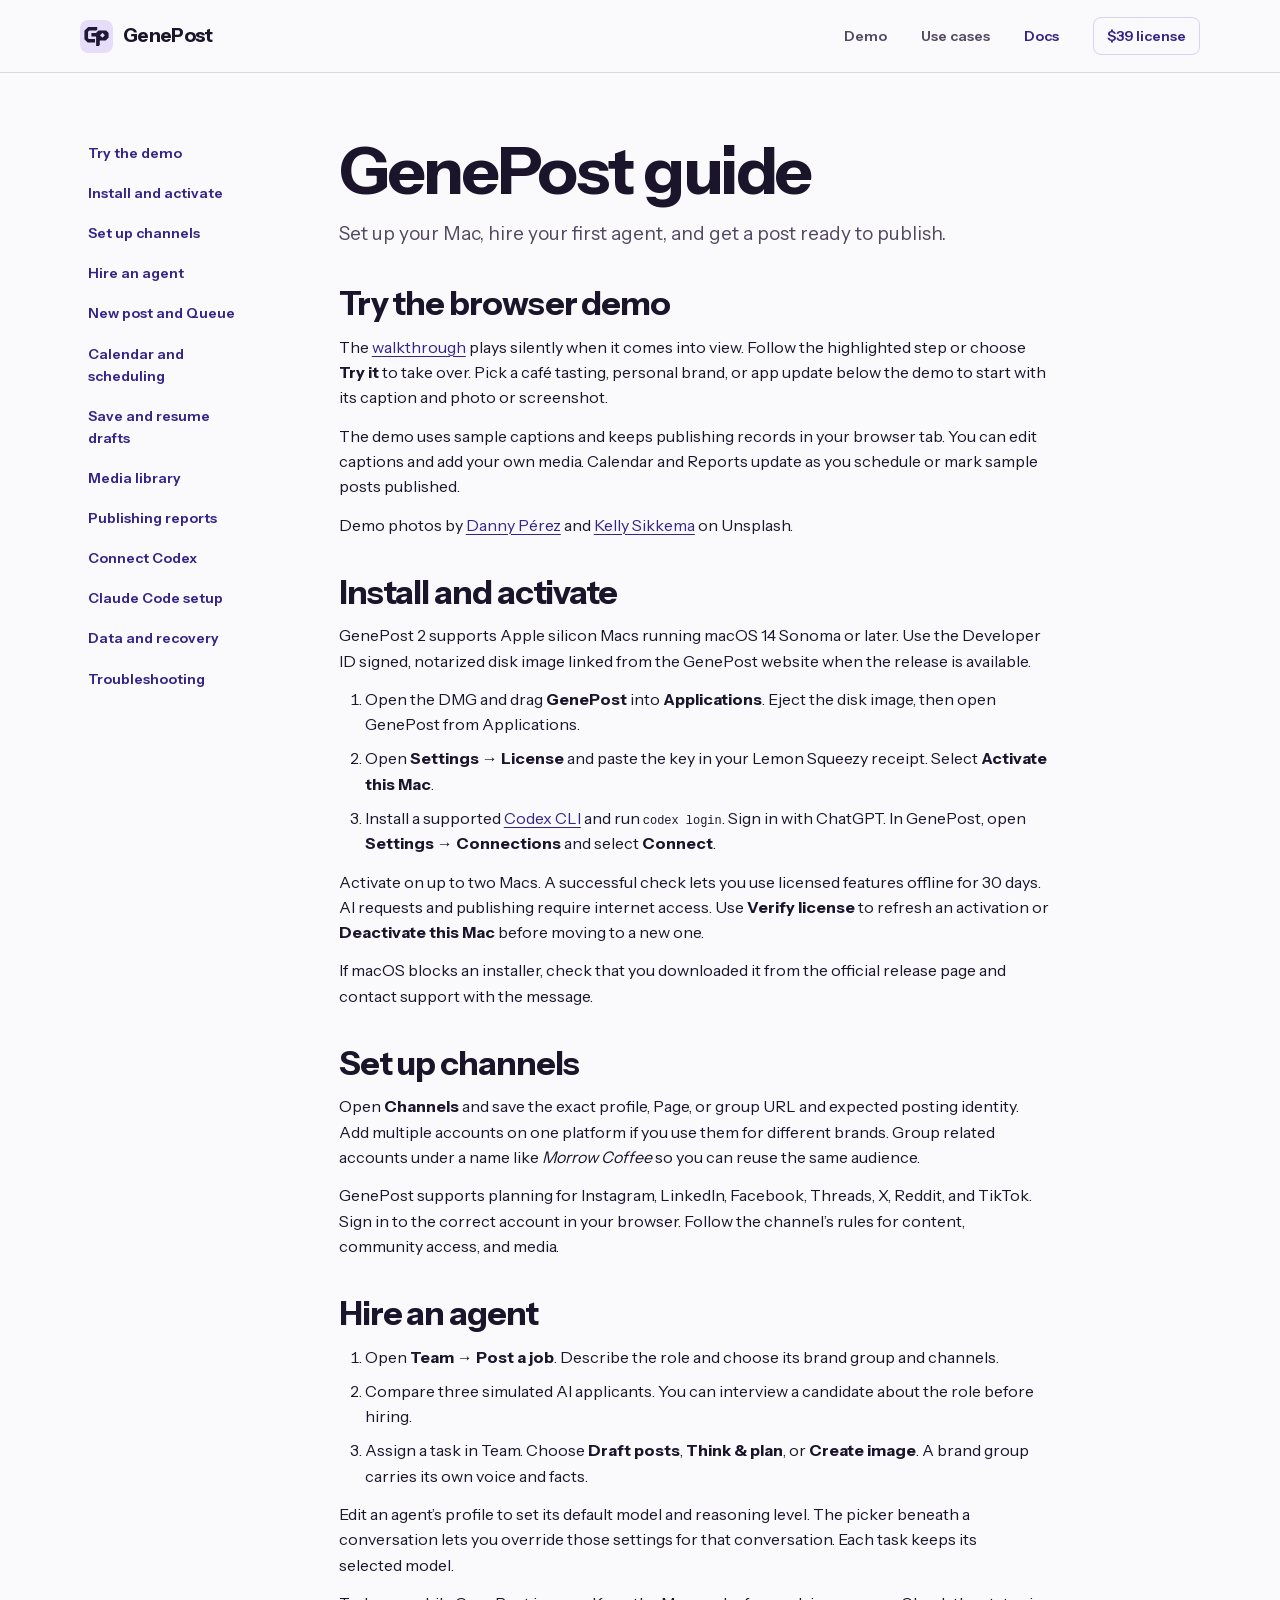
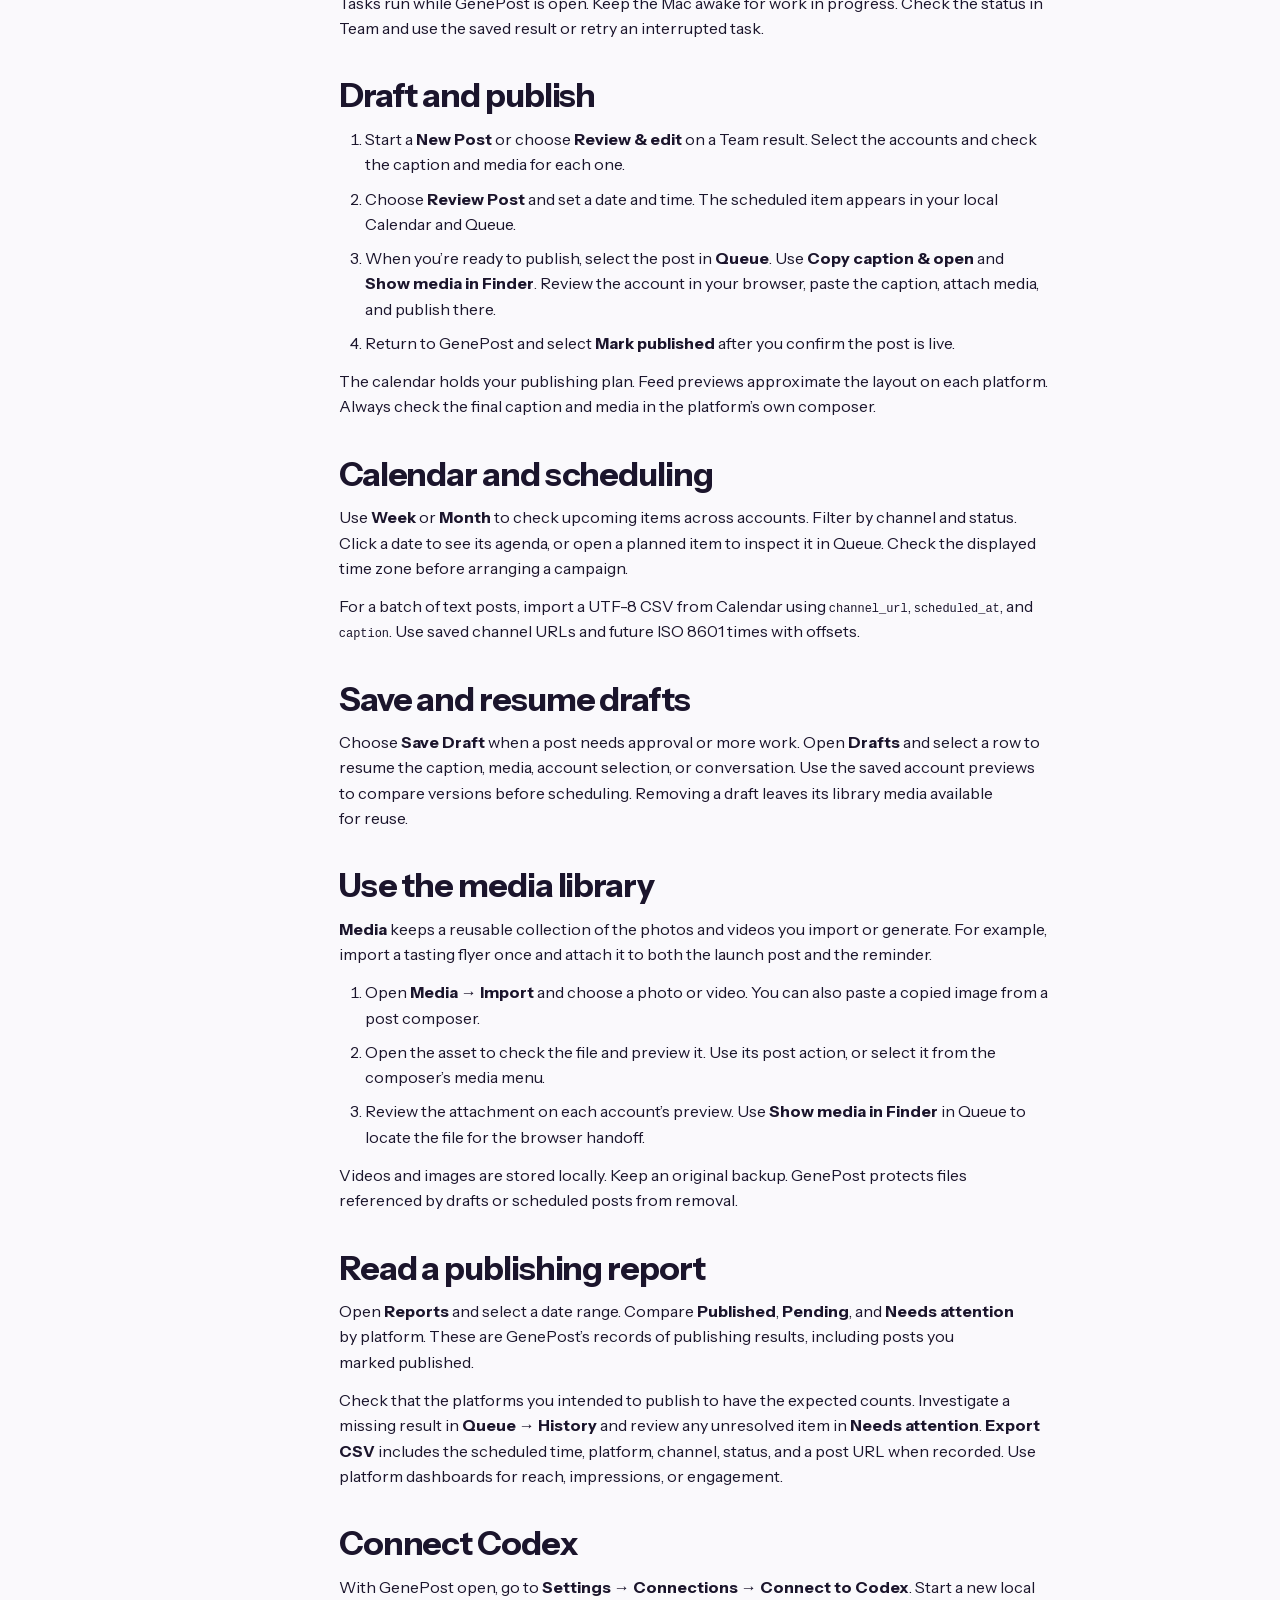
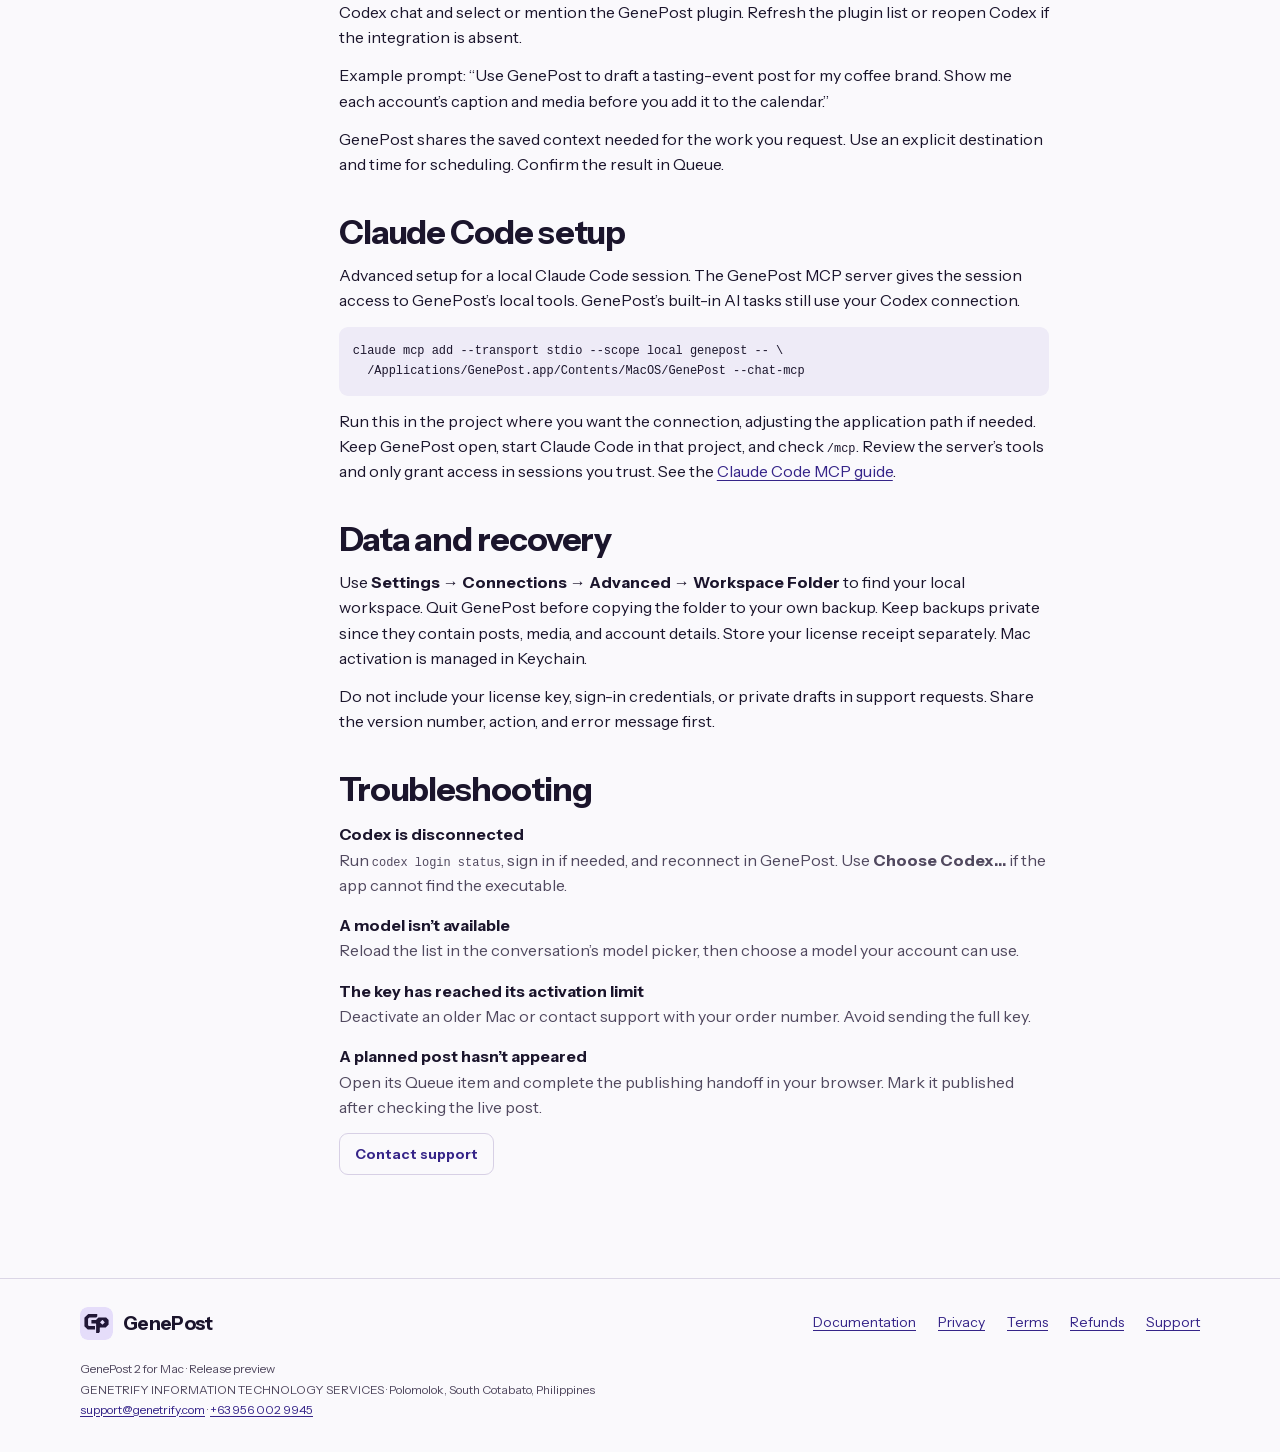
==== docs/index.html @ d2b506cf "Show real campaigns in the autoplay walkthrough" ====
<!doctype html>
<html lang="en">
<head>
  <meta charset="utf-8">
  <meta name="viewport" content="width=device-width, initial-scale=1">
  <title>GenePost guide</title>
  <meta name="description" content="Install GenePost, connect Codex, set up channels, and publish your first post.">
  <meta name="theme-color" content="#faf9fc">
  <meta property="og:title" content="GenePost guide">
  <meta property="og:description" content="Install GenePost, connect Codex, set up channels, and publish your first post.">
  <meta name="robots" content="noindex, nofollow">
  <link rel="canonical" href="https://selwynuy.github.io/GenePost/docs/">
  <meta property="og:image" content="https://selwynuy.github.io/GenePost/assets/calendar.webp">
  <link rel="icon" href="../assets/genepost.svg?v=531d221c39" type="image/svg+xml">
  <link rel="stylesheet" href="../assets/site.css?v=4427fadfb1">
</head>
<body>
  <a class="skip" href="#main">Skip to content</a>
  <header class="site-header">
    <div class="wrap nav">
      <a class="brand" href="../"><img src="../assets/genepost.svg?v=531d221c39" width="33" height="33" alt="">GenePost</a>
      <nav aria-label="Primary">
        <a class="nav-product" href="../#tour">Demo</a>
        <a class="nav-product" href="../#workflow">Use cases</a>
        <a href="../docs/" aria-current="page">Docs</a>
        <a class="nav-license" href="../#pricing">$39 license</a>
      </nav>
    </div>
  </header>
  <main id="main">
    <div class="docs-grid wrap">
  <nav class="toc" aria-label="On this page">
    <a href="#browser-demo">Try the demo</a>
    <a href="#install">Install and activate</a>
    <a href="#channels">Set up channels</a>
    <a href="#team">Hire an agent</a>
    <a href="#publish">New post and Queue</a>
    <a href="#calendar">Calendar and scheduling</a>
    <a href="#drafts">Save and resume drafts</a>
    <a href="#media">Media library</a>
    <a href="#reports">Publishing reports</a>
    <a href="#integrations">Connect Codex</a>
    <a href="#claude">Claude Code setup</a>
    <a href="#data">Data and recovery</a>
    <a href="#help">Troubleshooting</a>
  </nav>
  <article class="prose">
    <h1>GenePost guide</h1>
    <p class="intro">Set up your Mac, hire your first agent, and get a post ready to publish.</p>
    <section id="browser-demo">
      <h2>Try the browser demo</h2>
      <p>The <a href="../#demo">walkthrough</a> plays silently when it comes into view. Follow the highlighted step or choose <strong>Try it</strong> to take over. Pick a café tasting, personal brand, or app update below the demo to start with its caption and photo or screenshot.</p>
      <p>The demo uses sample captions and keeps publishing records in your browser tab. You can edit captions and add your own media. Calendar and Reports update as you schedule or mark sample posts published.</p>
      <p>Demo photos by <a href="https://unsplash.com/photos/rows-of-coffee-beans-and-ground-coffee-prepared-for-tasting-5CDleeyvCxA">Danny Pérez</a> and <a href="https://unsplash.com/photos/a-person-writing-on-a-piece-of-paper-next-to-a-keyboard-ml1IgjV8OvY">Kelly Sikkema</a> on Unsplash.</p>
    </section>
    <section id="install">
      <h2>Install and activate</h2>
      <p>GenePost 2 supports Apple silicon Macs running macOS 14 Sonoma or later. Use the Developer ID signed, notarized disk image linked from the GenePost website when the release is available.</p>
      <ol>
        <li>Open the DMG and drag <strong>GenePost</strong> into <strong>Applications</strong>. Eject the disk image, then open GenePost from Applications.</li>
        <li>Open <strong>Settings → License</strong> and paste the key in your Lemon Squeezy receipt. Select <strong>Activate this Mac</strong>.</li>
        <li>Install a supported <a href="https://developers.openai.com/codex/cli/">Codex CLI</a> and run <code>codex login</code>. Sign in with ChatGPT. In GenePost, open <strong>Settings → Connections</strong> and select <strong>Connect</strong>.</li>
      </ol>
      <p>Activate on up to two Macs. A successful check lets you use licensed features offline for 30 days. AI requests and publishing require internet access. Use <strong>Verify license</strong> to refresh an activation or <strong>Deactivate this Mac</strong> before moving to a new one.</p>
      <p>If macOS blocks an installer, check that you downloaded it from the official release page and contact support with the message.</p>
    </section>
    <section id="channels">
      <h2>Set up channels</h2>
      <p>Open <strong>Channels</strong> and save the exact profile, Page, or group URL and expected posting identity. Add multiple accounts on one platform if you use them for different brands. Group related accounts under a name like <em>Morrow Coffee</em> so you can reuse the same audience.</p>
      <p>GenePost supports planning for Instagram, LinkedIn, Facebook, Threads, X, Reddit, and TikTok. Sign in to the correct account in your browser. Follow the channel’s rules for content, community access, and media.</p>
    </section>
    <section id="team">
      <h2>Hire an agent</h2>
      <ol>
        <li>Open <strong>Team → Post a job</strong>. Describe the role and choose its brand group and channels.</li>
        <li>Compare three simulated AI applicants. You can interview a candidate about the role before hiring.</li>
        <li>Assign a task in Team. Choose <strong>Draft posts</strong>, <strong>Think &amp; plan</strong>, or <strong>Create image</strong>. A brand group carries its own voice and facts.</li>
      </ol>
      <p>Edit an agent’s profile to set its default model and reasoning level. The picker beneath a conversation lets you override those settings for that conversation. Each task keeps its selected model.</p>
      <p>Tasks run while GenePost is open. Keep the Mac awake for work in progress. Check the status in Team and use the saved result or retry an interrupted task.</p>
    </section>
    <section id="publish">
      <h2>Draft and publish</h2>
      <ol>
        <li>Start a <strong>New Post</strong> or choose <strong>Review &amp; edit</strong> on a Team result. Select the accounts and check the caption and media for each one.</li>
        <li>Choose <strong>Review Post</strong> and set a date and time. The scheduled item appears in your local Calendar and Queue.</li>
        <li>When you’re ready to publish, select the post in <strong>Queue</strong>. Use <strong>Copy caption &amp; open</strong> and <strong>Show media in Finder</strong>. Review the account in your browser, paste the caption, attach media, and publish there.</li>
        <li>Return to GenePost and select <strong>Mark published</strong> after you confirm the post is live.</li>
      </ol>
      <p>The calendar holds your publishing plan. Feed previews approximate the layout on each platform. Always check the final caption and media in the platform’s own composer.</p>
    </section>
    <section id="calendar">
      <h2>Calendar and scheduling</h2>
      <p>Use <strong>Week</strong> or <strong>Month</strong> to check upcoming items across accounts. Filter by channel and status. Click a date to see its agenda, or open a planned item to inspect it in Queue. Check the displayed time zone before arranging a campaign.</p>
      <p>For a batch of text posts, import a UTF-8 CSV from Calendar using <code>channel_url</code>, <code>scheduled_at</code>, and <code>caption</code>. Use saved channel URLs and future ISO 8601 times with offsets.</p>
    </section>
    <section id="drafts">
      <h2>Save and resume drafts</h2>
      <p>Choose <strong>Save Draft</strong> when a post needs approval or more work. Open <strong>Drafts</strong> and select a row to resume the caption, media, account selection, or conversation. Use the saved account previews to compare versions before scheduling. Removing a draft leaves its library media available for reuse.</p>
    </section>
    <section id="media">
      <h2>Use the media library</h2>
      <p><strong>Media</strong> keeps a reusable collection of the photos and videos you import or generate. For example, import a tasting flyer once and attach it to both the launch post and the reminder.</p>
      <ol>
        <li>Open <strong>Media → Import</strong> and choose a photo or video. You can also paste a copied image from a post composer.</li>
        <li>Open the asset to check the file and preview it. Use its post action, or select it from the composer’s media menu.</li>
        <li>Review the attachment on each account’s preview. Use <strong>Show media in Finder</strong> in Queue to locate the file for the browser handoff.</li>
      </ol>
      <p>Videos and images are stored locally. Keep an original backup. GenePost protects files referenced by drafts or scheduled posts from removal.</p>
    </section>
    <section id="reports">
      <h2>Read a publishing report</h2>
      <p>Open <strong>Reports</strong> and select a date range. Compare <strong>Published</strong>, <strong>Pending</strong>, and <strong>Needs attention</strong> by platform. These are GenePost’s records of publishing results, including posts you marked published.</p>
      <p>Check that the platforms you intended to publish to have the expected counts. Investigate a missing result in <strong>Queue → History</strong> and review any unresolved item in <strong>Needs attention</strong>. <strong>Export CSV</strong> includes the scheduled time, platform, channel, status, and a post URL when recorded. Use platform dashboards for reach, impressions, or engagement.</p>
    </section>
    <section id="integrations">
      <h2>Connect Codex</h2>
      <p>With GenePost open, go to <strong>Settings → Connections → Connect to Codex</strong>. Start a new local Codex chat and select or mention the GenePost plugin. Refresh the plugin list or reopen Codex if the integration is absent.</p>
      <p>Example prompt: “Use GenePost to draft a tasting-event post for my coffee brand. Show me each account’s caption and media before you add it to the calendar.”</p>
      <p>GenePost shares the saved context needed for the work you request. Use an explicit destination and time for scheduling. Confirm the result in Queue.</p>
    </section>
    <section id="claude">
      <h2>Claude Code setup</h2>
      <p>Advanced setup for a local Claude Code session. The GenePost MCP server gives the session access to GenePost’s local tools. GenePost’s built-in AI tasks still use your Codex connection.</p>
      <pre><code>claude mcp add --transport stdio --scope local genepost -- \
  /Applications/GenePost.app/Contents/MacOS/GenePost --chat-mcp</code></pre>
      <p>Run this in the project where you want the connection, adjusting the application path if needed. Keep GenePost open, start Claude Code in that project, and check <code>/mcp</code>. Review the server’s tools and only grant access in sessions you trust. See the <a href="https://code.claude.com/docs/en/mcp">Claude Code MCP guide</a>.</p>
    </section>
    <section id="data">
      <h2>Data and recovery</h2>
      <p>Use <strong>Settings → Connections → Advanced → Workspace Folder</strong> to find your local workspace. Quit GenePost before copying the folder to your own backup. Keep backups private since they contain posts, media, and account details. Store your license receipt separately. Mac activation is managed in Keychain.</p>
      <p>Do not include your license key, sign-in credentials, or private drafts in support requests. Share the version number, action, and error message first.</p>
    </section>
    <section id="help">
      <h2>Troubleshooting</h2>
      <dl>
        <dt>Codex is disconnected</dt><dd>Run <code>codex login status</code>, sign in if needed, and reconnect in GenePost. Use <strong>Choose Codex…</strong> if the app cannot find the executable.</dd>
        <dt>A model isn’t available</dt><dd>Reload the list in the conversation’s model picker, then choose a model your account can use.</dd>
        <dt>The key has reached its activation limit</dt><dd>Deactivate an older Mac or contact support with your order number. Avoid sending the full key.</dd>
        <dt>A planned post hasn’t appeared</dt><dd>Open its Queue item and complete the publishing handoff in your browser. Mark it published after checking the live post.</dd>
      </dl>
      <p><a class="button quiet" href="mailto:support@genetrify.com?subject=GenePost%20support">Contact support</a></p>
    </section>
  </article>
</div>

  </main>
  <footer class="site-footer">
    <div class="wrap">
      <div class="footer-main">
        <a class="brand" href="../"><img src="../assets/genepost.svg?v=531d221c39" width="33" height="33" alt="">GenePost</a>
        <nav aria-label="Support and legal">
          <a href="../docs/">Documentation</a>
          <a href="../privacy/">Privacy</a>
          <a href="../terms/">Terms</a>
          <a href="../refunds/">Refunds</a>
          <a href="mailto:support@genetrify.com?subject=GenePost%20support">Support</a>
        </nav>
      </div>
      <p class="footer-meta">GenePost 2 for Mac · Release preview<br>GENETRIFY INFORMATION TECHNOLOGY SERVICES · Polomolok, South Cotabato, Philippines<br><a href="mailto:support@genetrify.com">support@genetrify.com</a> · <a href="tel:+639560029945">+63 956 002 9945</a></p>
    </div>
  </footer>
</body>
</html>
---- assets/site.css ----
@font-face {
  font-family: "Instrument Sans";
  src: url("./instrument-sans.woff2") format("woff2");
  font-style: normal;
  font-weight: 400 700;
  font-display: swap;
}
:root {
  color-scheme: light;
  --paper: #faf9fc;
  --ink: #1b152c;
  --muted: #51495f;
  --accent: #352488;
  --accent-hover: #291866;
  --wash: #eeebf7;
  --line: #dbd6e6;
  --night: #19192b;
  --night-muted: #cccbe2;
  --wrap: 1120px;
  --font: "Instrument Sans", -apple-system, BlinkMacSystemFont, "Segoe UI", sans-serif;
  --ease-arrive: cubic-bezier(.16, 1, .3, 1);
}
*, *::before, *::after { box-sizing: border-box; }
[hidden] { display: none !important; }
html { scroll-padding-top: 26px; }
body { margin: 0; background: var(--paper); color: var(--ink); font-family: var(--font); line-height: 1.58; -webkit-font-smoothing: antialiased; }
a { color: var(--accent); text-underline-offset: .2em; text-decoration-thickness: .08em; }
a:hover { color: var(--accent-hover); }
button { font: inherit; }
img { display: block; max-width: 100%; }
h1, h2, h3, p, figure { margin: 0; }
h1, h2, h3 { line-height: 1.08; text-wrap: balance; letter-spacing: -.033em; }
h1, h2 { font-weight: 700; }
p { text-wrap: pretty; }
::selection { background: #dcd6ff; color: #211965; }
:focus-visible { outline: 3px solid #6855df; outline-offset: 4px; }
.wrap { width: min(var(--wrap), calc(100% - 64px)); margin-inline: auto; }
.skip { position: absolute; left: 20px; top: 8px; transform: translateY(-150%); background: var(--paper); padding: 10px; z-index: 5; }
.skip:focus { transform: none; }
.site-header { border-bottom: 1px solid var(--line); }
.nav { min-height: 72px; display: flex; align-items: center; justify-content: space-between; gap: 18px; }
.brand { color: var(--ink); display: inline-flex; align-items: center; gap: 10px; font-size: 19px; font-weight: 700; letter-spacing: -.034em; text-decoration: none; white-space: nowrap; }
.brand img { width: 33px; height: 33px; border-radius: 8px; }
.nav nav { display: flex; align-items: center; gap: clamp(16px, 3vw, 34px); }
.nav nav a { color: var(--muted); text-decoration: none; font-size: 14px; font-weight: 620; white-space: nowrap; }
.nav nav a:hover, .nav nav a[aria-current] { color: var(--accent); }
.nav nav .nav-license { padding: 7px 13px; border: 1px solid #d7d3ee; border-radius: 8px; color: var(--accent); }
.macbook { position: relative; width: min(100%, 1080px); margin-inline: auto; padding-bottom: 17px; }
.mac-display { position: relative; margin-inline: 4.2%; border: 1px solid #4b4b57; border-radius: clamp(10px, 2vw, 23px) clamp(10px, 2vw, 23px) 5px 5px; padding: clamp(6px, 1.05vw, 13px) clamp(5px, .75vw, 10px) clamp(7px, 1.2vw, 15px); background: #171720; box-shadow: 0 22px 50px -27px #17132b85, inset 0 0 0 1px #9e9da82c; }
.mac-display::before { content: ""; position: absolute; left: 50%; top: 5px; width: 4px; height: 4px; border-radius: 50%; background: #5a5869; transform: translateX(-50%); z-index: 1; }
.mac-screen { aspect-ratio: 1600 / 1029; overflow: hidden; border-radius: clamp(3px, .6vw, 8px); background: #222432; }
.mac-screen > img { width: 100%; height: 100%; object-fit: cover; }
.mac-base { position: absolute; left: 0; right: 0; bottom: 1px; height: 17px; background: linear-gradient(#dedde7, #b6b5c2 42%, #828190 80%, #515064); border-radius: 1px 1px 45% 45% / 1px 1px 85% 85%; box-shadow: 0 19px 26px -15px #17132b9e; border-top: 1px solid #ebebef; }
.mac-base span { display: block; width: 12%; height: 5px; margin: -1px auto 0; border-radius: 0 0 8px 8px; background: #8c8b9b; box-shadow: inset 0 -1px 1px #f1f0f4a6; }
.button { display: inline-flex; align-items: center; justify-content: center; gap: 7px; padding: 9px 15px; min-height: 42px; border: 1px solid transparent; border-radius: 9px; font-size: 14px; font-weight: 670; text-decoration: none; cursor: pointer; transition: background-color 160ms ease-out, border-color 160ms ease-out, box-shadow 180ms ease-out, transform 190ms var(--ease-arrive); }
.button:active { transform: translateY(1px) scale(.97); transition-duration: 90ms; }
.button.primary { background: var(--accent); color: white; }
.button.primary:hover { background: var(--accent-hover); color: white; box-shadow: 0 6px 15px -6px #2c146e73; }
.button.quiet { color: var(--accent); background: var(--paper); border-color: #d7d0e5; }
.button.quiet:hover { background: var(--wash); }
.symbol-source { position: absolute; overflow: hidden; }
.symbol { width: 1.15em; height: 1.15em; flex: none; fill: none; stroke: currentColor; stroke-width: 1.75; stroke-linecap: round; stroke-linejoin: round; vertical-align: -.15em; }
.sr-only { position: absolute; width: 1px; height: 1px; padding: 0; overflow: hidden; clip-path: inset(50%); white-space: nowrap; }
.channel-band { padding-block: 24px; background: var(--paper); border-block: 1px solid var(--line); }
.channel-list { display: flex; flex-wrap: wrap; justify-content: center; gap: 12px clamp(15px, 2.9vw, 42px); margin-block: 0; padding: 0; list-style: none; }
.channel-list li { display: flex; align-items: center; gap: 8px; font-size: 14px; font-weight: 650; }
.channel-list img { object-fit: contain; }
.section { padding-block: clamp(53px, 7vw, 92px); }
.section h2 { font-size: clamp(36px, 5vw, 64px); }
.case-grid { display: grid; grid-template-columns: repeat(3, minmax(0, 1fr)); gap: clamp(13px, 2.2vw, 29px); margin-top: clamp(21px, 3.5vw, 36px); }
.case { display: block; text-decoration: none; color: var(--ink); }
.case img { width: 100%; height: auto; aspect-ratio: 720 / 460; object-fit: cover; border-radius: 10px; transition: transform 200ms cubic-bezier(.23, 1, .32, 1), box-shadow 180ms ease-out; }
.case > span { display: flex; justify-content: space-between; align-items: center; gap: 10px; margin-top: 13px; font-size: 17px; font-weight: 660; }
.case .symbol { color: var(--accent); }
@media (hover: hover) and (pointer: fine) {
  .case:hover img { transform: translateY(-4px); box-shadow: 0 15px 25px -17px #22183770; }
}
.benefits { background: var(--wash); }
.benefit-layout { display: grid; grid-template-columns: .74fr 1fr; align-items: center; gap: clamp(26px, 7vw, 93px); }
.benefit-layout h2 span { color: var(--accent); }
.benefit-layout p { color: var(--muted); margin-block: 13px 17px; font-size: 17px; }
.benefit-table { width: 100%; border-collapse: collapse; text-align: center; font-size: 15px; }
.benefit-table :is(td, th) { padding: 10px clamp(6px, 1.6vw, 19px); border-bottom: 1px solid #d9d2e5; }
.benefit-table th:first-child { text-align: left; }
.benefit-table th { font-weight: 650; }
.benefit-table thead th { color: var(--muted); font-size: 13px; }
.benefit-table :is(td, th):last-child { background: #faf8ff; }
.benefit-table tr:first-child th:last-child { border-radius: 8px 8px 0 0; color: var(--accent); }
.benefit-table tr:last-child td:last-child { border-radius: 0 0 8px 8px; }
.benefit-table tbody th .symbol { margin-right: 5px; color: var(--accent); }
.benefit-table td .symbol { width: 19px; height: 19px; vertical-align: middle; stroke-width: 2; }
.feature-manual { color: #77596a; }
.feature-included { color: #226448; }
.connections { display: flex; flex-wrap: wrap; align-items: center; gap: 14px 24px; padding-block: 33px; }
.connections h2 { margin-right: auto; font-size: clamp(25px, 3vw, 35px); }
.connections a { font-weight: 650; font-size: 15px; }
.pricing { background: #231936; color: #faf7ff; }
.pricing-inner { display: grid; grid-template-columns: 1fr .64fr; gap: 30px; align-items: center; }
.included { display: flex; flex-wrap: wrap; gap: 7px 15px; margin: 16px 0 0; padding: 0; list-style: none; }
.included li { color: #e6ddef; font-size: 15px; font-weight: 550; }
.included li + li::before { content: ""; display: inline-block; width: 4px; height: 4px; border-radius: 50%; background: #c5abea; vertical-align: middle; margin-right: 10px; }
.price { padding-left: clamp(17px, 4vw, 49px); border-left: 1px solid #6a587b; }
.price .price-amount { font-size: clamp(56px, 8vw, 100px); letter-spacing: -.04em; font-weight: 650; line-height: .95; }
.price-amount span { font-size: 14px; color: #e6ddef; letter-spacing: normal; }
.price .button { margin-top: 13px; }
.price .release-note, .price .fine { color: #e6ddef; margin-top: 12px; font-size: 14px; }
.price .fine a { color: #ead9ff; }
.site-footer { border-top: 1px solid var(--line); padding-block: 28px 32px; }
.footer-main { display: flex; align-items: start; justify-content: space-between; gap: 20px; }
.footer-main nav { display: flex; gap: 10px 22px; flex-wrap: wrap; font-size: 14px; padding-top: 4px; }
.footer-meta { margin-top: 19px; color: var(--muted); font-size: 12px; line-height: 1.7; }
.footer-meta a { white-space: nowrap; }
.docs-grid { display: grid; grid-template-columns: 182px minmax(0, 710px); gap: clamp(24px, 6vw, 82px); padding-block: 62px 90px; }
.toc { position: sticky; top: 24px; align-self: start; display: grid; gap: 4px; }
.toc a { padding: 7px 8px; text-decoration: none; font-size: 14px; font-weight: 620; border-radius: 6px; }
.toc a:hover { background: var(--wash); }
.prose h1 { font-size: clamp(39px, 5.8vw, 66px); }
.prose .intro { font-size: 19px; color: var(--muted); }
.prose h2 { margin: 37px 0 12px; font-size: clamp(24px, 3.2vw, 33px); }
.prose :is(p, ol, ul, dl) { margin-block: 13px; }
.prose p, .prose :is(li, dd) { max-width: 70ch; }
.prose li + li { margin-top: 9px; }
.prose ol { padding-inline-start: 26px; }
.prose dt { font-weight: 680; margin-top: 15px; }
.prose dd { margin-inline-start: 0; color: var(--muted); }
.prose pre { white-space: pre-wrap; overflow-wrap: anywhere; border-radius: 9px; background: #eeebf7; padding: 14px; }
.prose code { font-size: .92em; overflow-wrap: anywhere; }
.prose .policy-date { font-size: 13px; color: var(--muted); }
.legal { max-width: 740px; padding-block: 62px 90px; }
@media (max-width: 760px) {
  .wrap { width: calc(100% - 36px); }
  .nav { min-height: 60px; }
  .nav nav { gap: 13px; }
  .nav nav a { font-size: 13px; }
  .nav .nav-product { display: none; }
  .macbook { padding-bottom: 10px; }
  .mac-base { height: 10px; }
  .mac-base span { height: 3px; }
  .mac-display::before { width: 3px; height: 3px; top: 2px; }
  .benefit-layout, .docs-grid { grid-template-columns: 1fr; gap: 25px; }
  .case > span { font-size: 14px; line-height: 1.2; }
  .footer-main { flex-direction: column; gap: 9px; }
  .docs-grid { padding-block: 29px 56px; }
  .toc { position: static; grid-template-columns: repeat(2, minmax(0, 1fr)); gap: 1px; background: var(--wash); padding: 7px; border-radius: 8px; }
  .legal { padding-block: 42px 60px; }
}
@media (max-width: 510px) {
  .case-grid { grid-template-columns: 1fr; gap: 23px; }
  .case { display: grid; grid-template-columns: minmax(0, 1fr) minmax(100px, .65fr); gap: 14px; align-items: center; }
  .case > span { margin: 0; }
  .benefit-table { font-size: 13px; }
  .benefit-table thead th { font-size: 11px; }
  .benefit-table tbody th .symbol { margin-right: 1px; }
  .pricing-inner { grid-template-columns: 1fr; gap: 18px; }
  .price { padding-left: 0; border: 0; }
}
@media (max-width: 370px) {
  .wrap { width: calc(100% - 28px); }
  .nav { gap: 8px; }
  .nav nav { gap: 8px; }
  .brand { gap: 6px; font-size: 17px; }
  .brand img { width: 28px; height: 28px; }
  .nav nav .nav-license { padding-inline: 8px; }
}
@media (prefers-reduced-motion: reduce) {
  *, *::before, *::after { animation-duration: .01ms !important; transition-duration: .01ms !important; }
  .button:active { transform: none; }
}
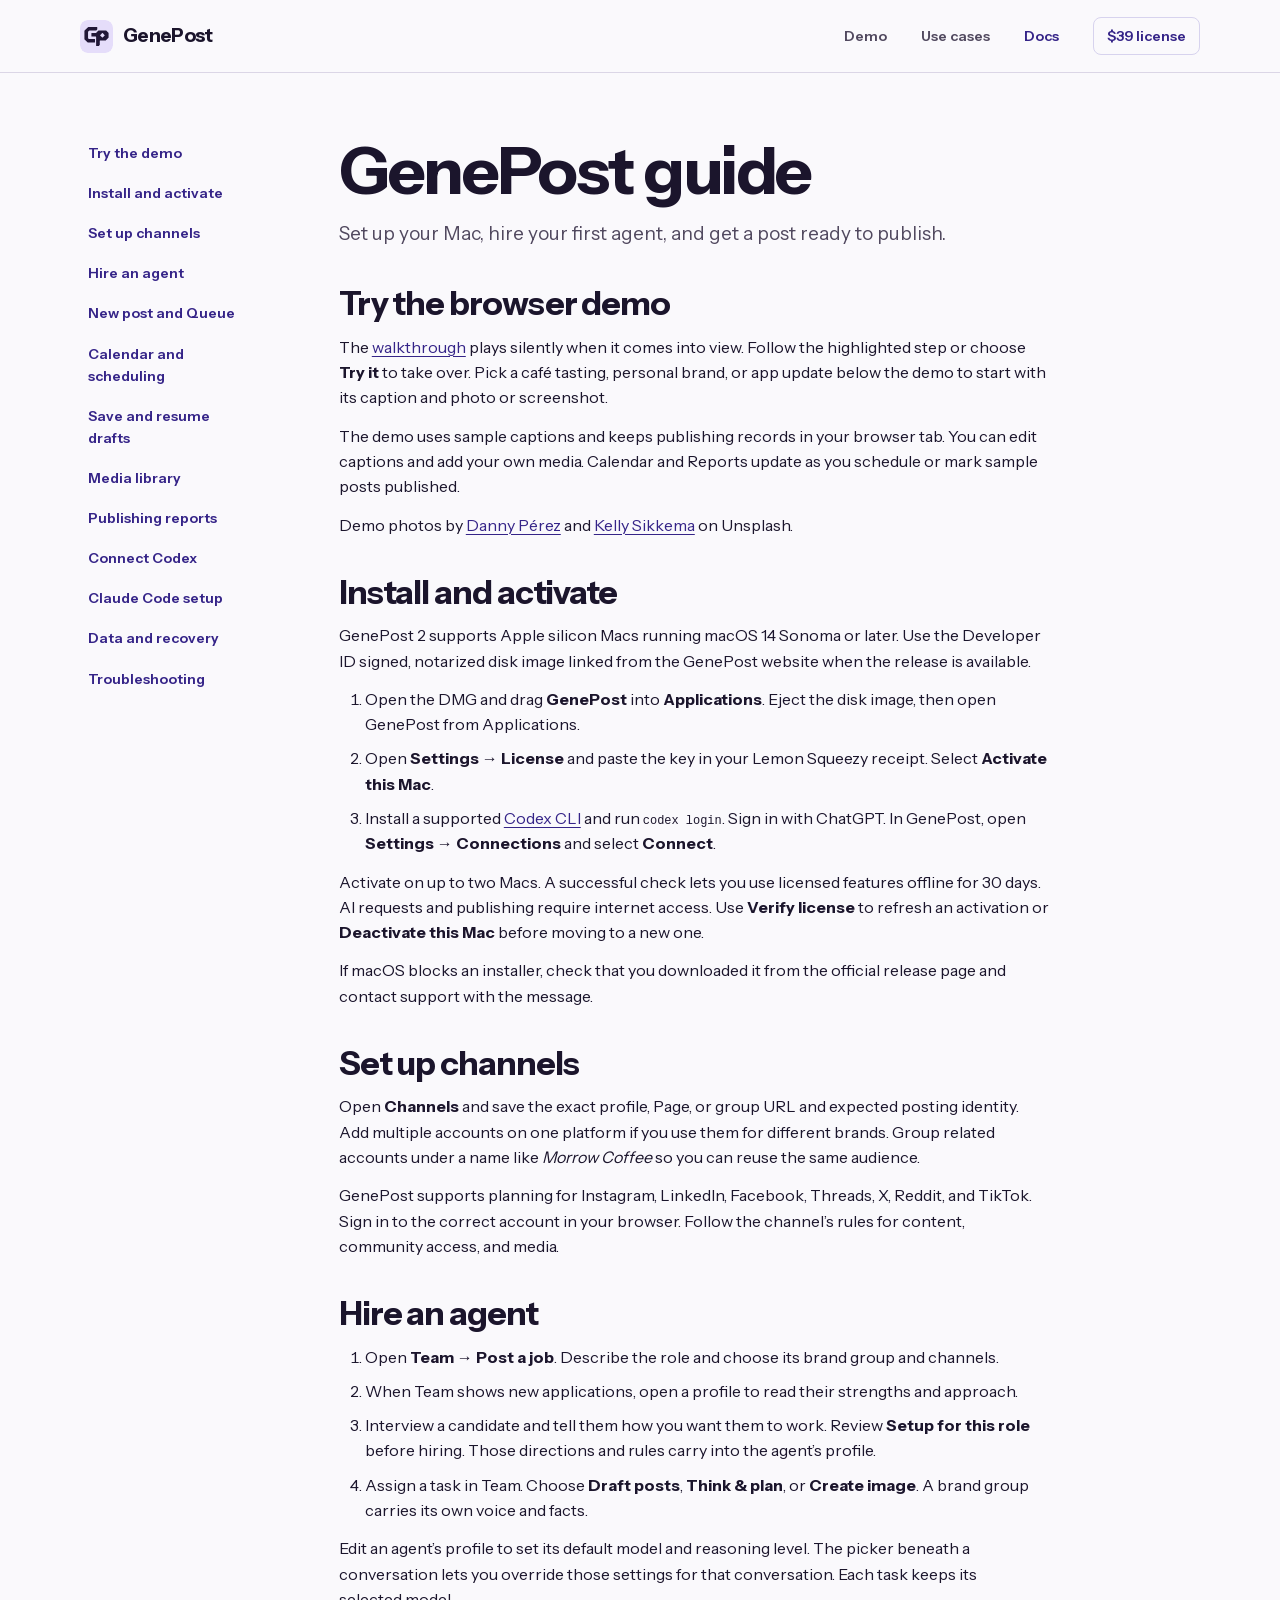
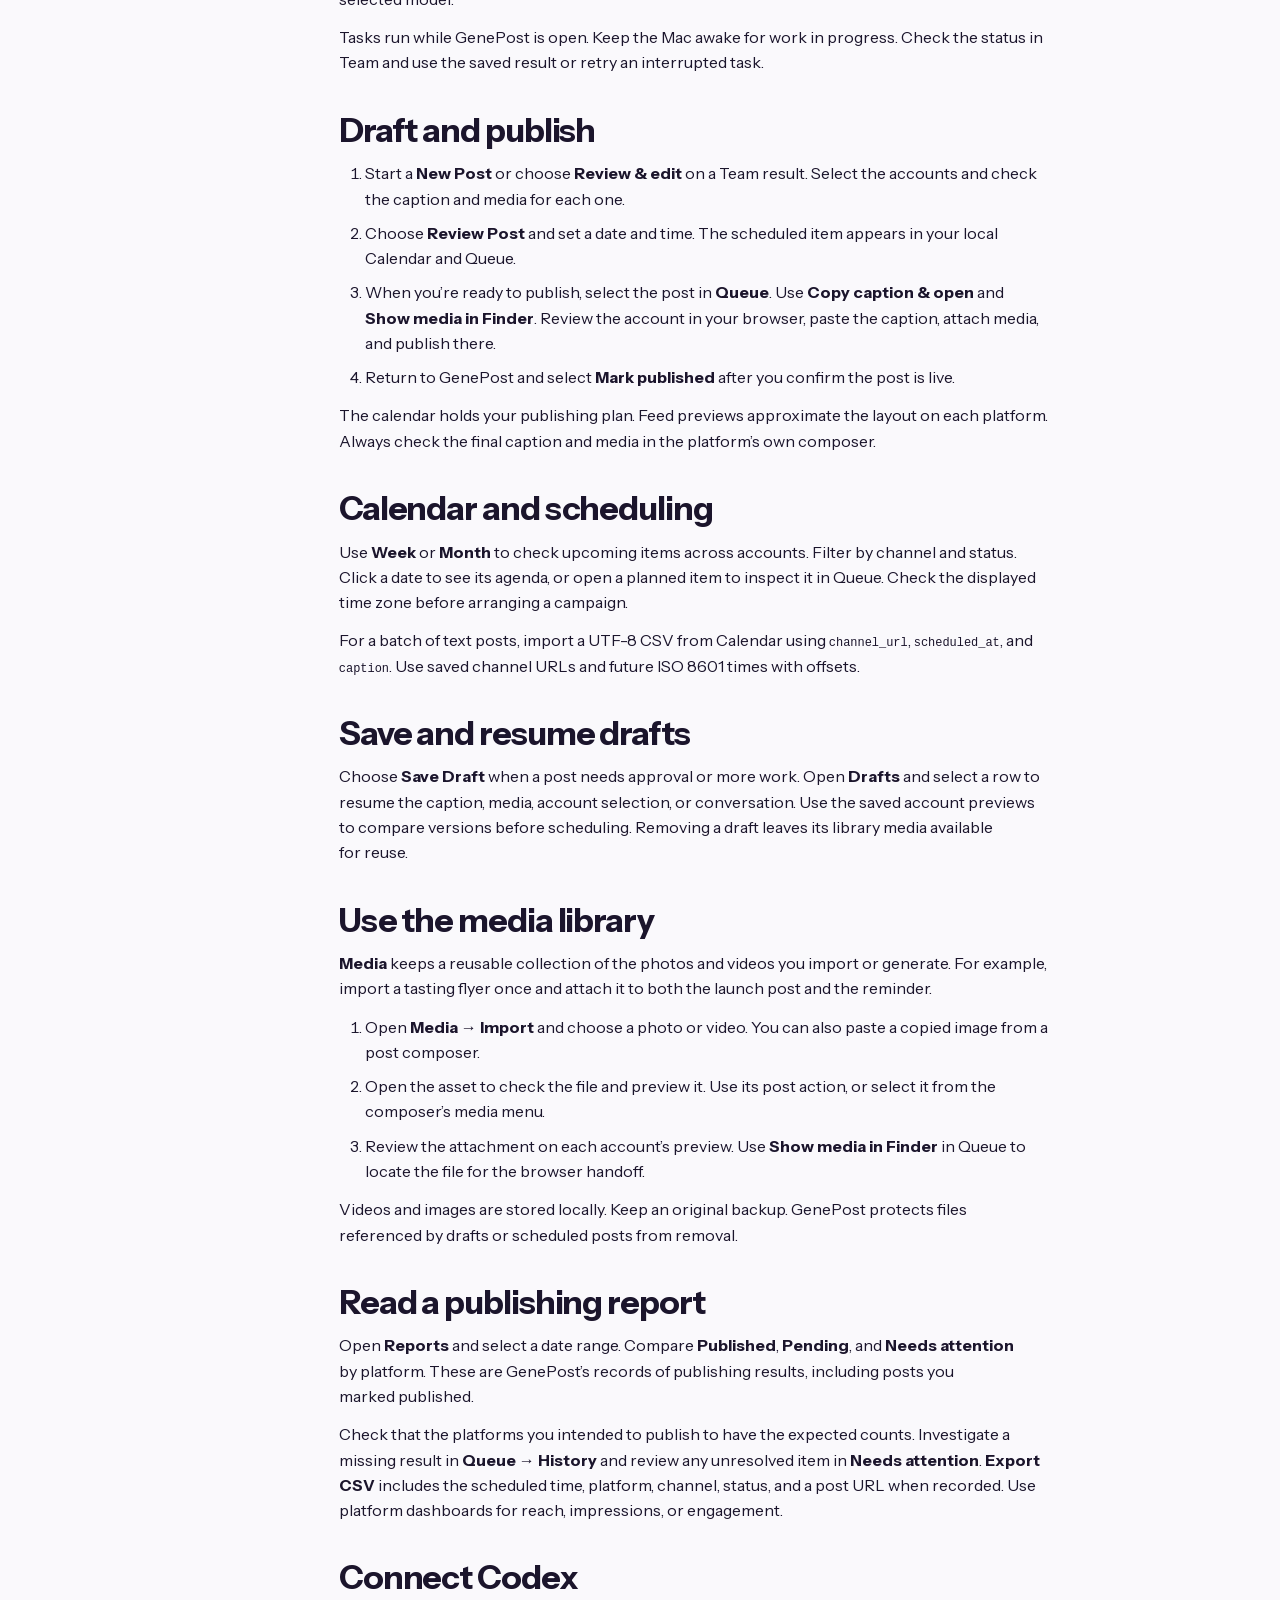
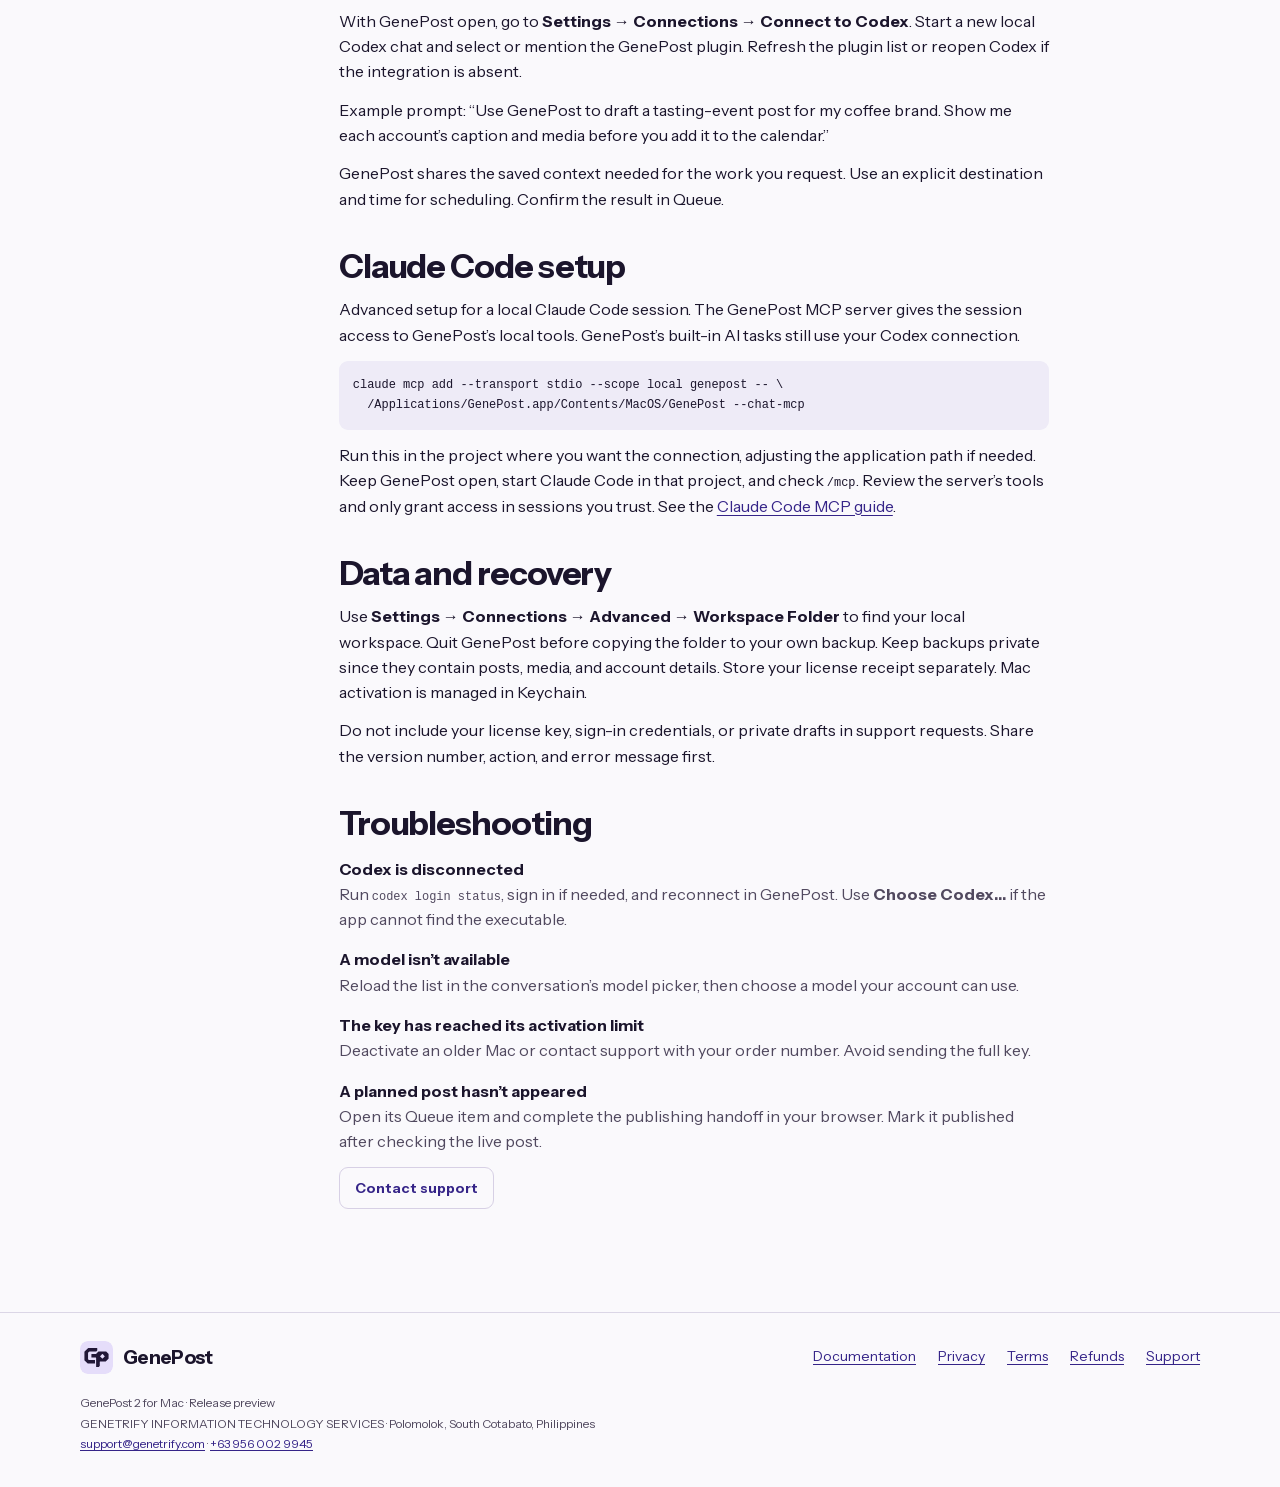
==== commit c308a206: "Show the full GenePost hiring flow in the demo" ====
--- a/docs/index.html
+++ b/docs/index.html
@@ -73,7 +73,8 @@
       <h2>Hire an agent</h2>
       <ol>
         <li>Open <strong>Team → Post a job</strong>. Describe the role and choose its brand group and channels.</li>
-        <li>Compare three simulated AI applicants. You can interview a candidate about the role before hiring.</li>
+        <li>When Team shows new applications, open a profile to read their strengths and approach.</li>
+        <li>Interview a candidate and tell them how you want them to work. Review <strong>Setup for this role</strong> before hiring. Those directions and rules carry into the agent’s profile.</li>
         <li>Assign a task in Team. Choose <strong>Draft posts</strong>, <strong>Think &amp; plan</strong>, or <strong>Create image</strong>. A brand group carries its own voice and facts.</li>
       </ol>
       <p>Edit an agent’s profile to set its default model and reasoning level. The picker beneath a conversation lets you override those settings for that conversation. Each task keeps its selected model.</p>
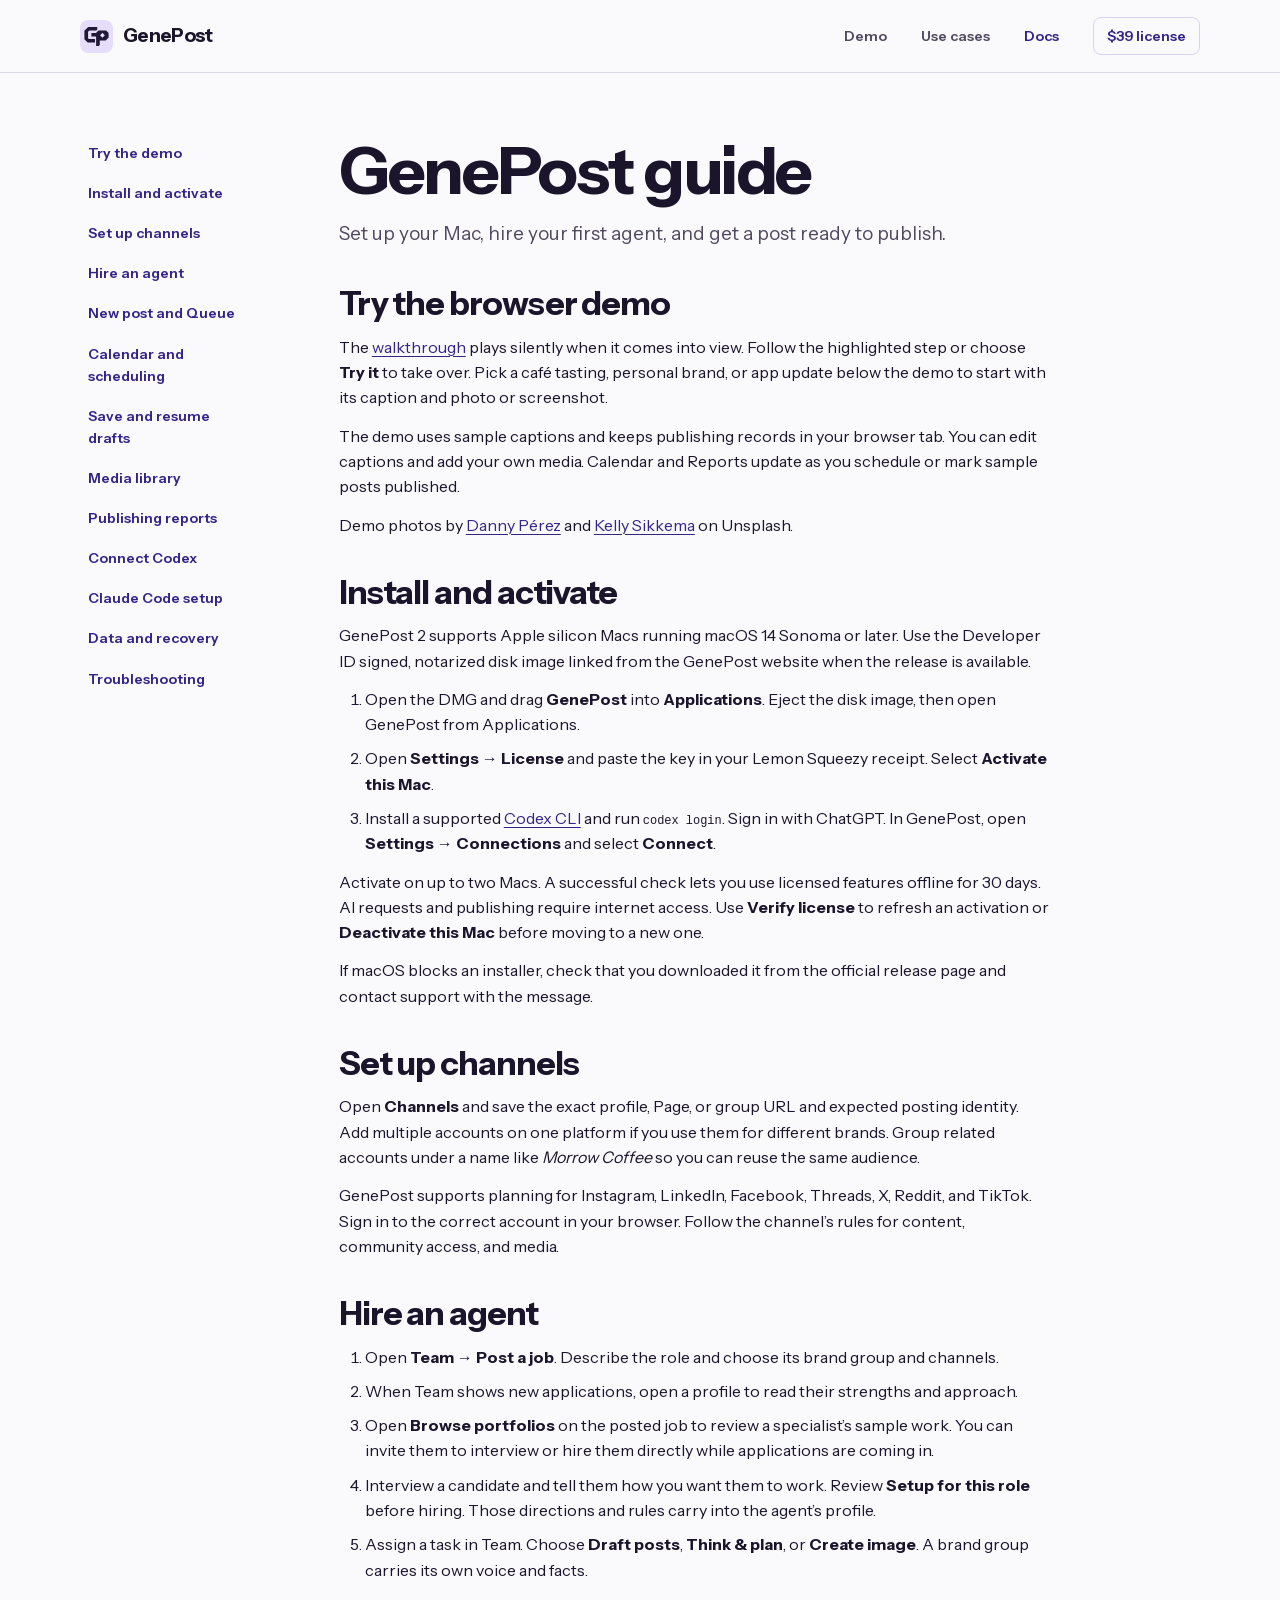
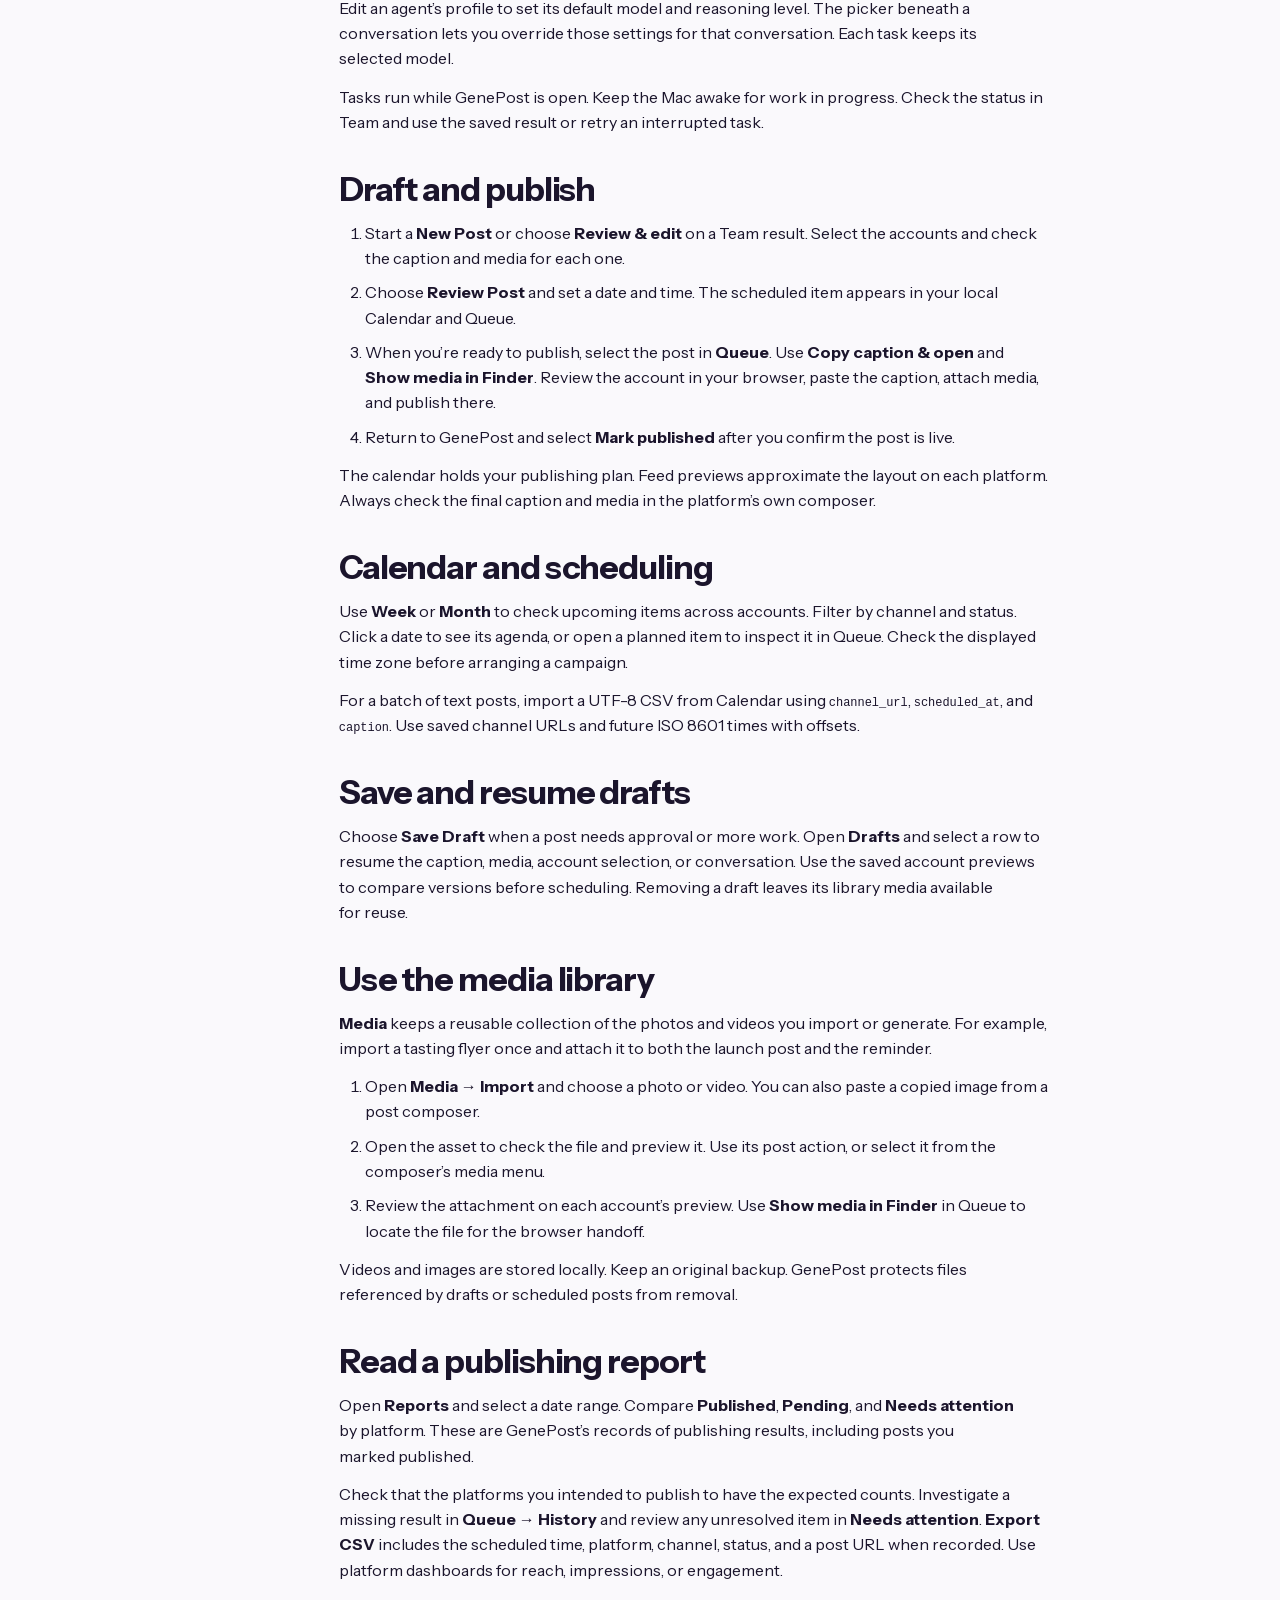
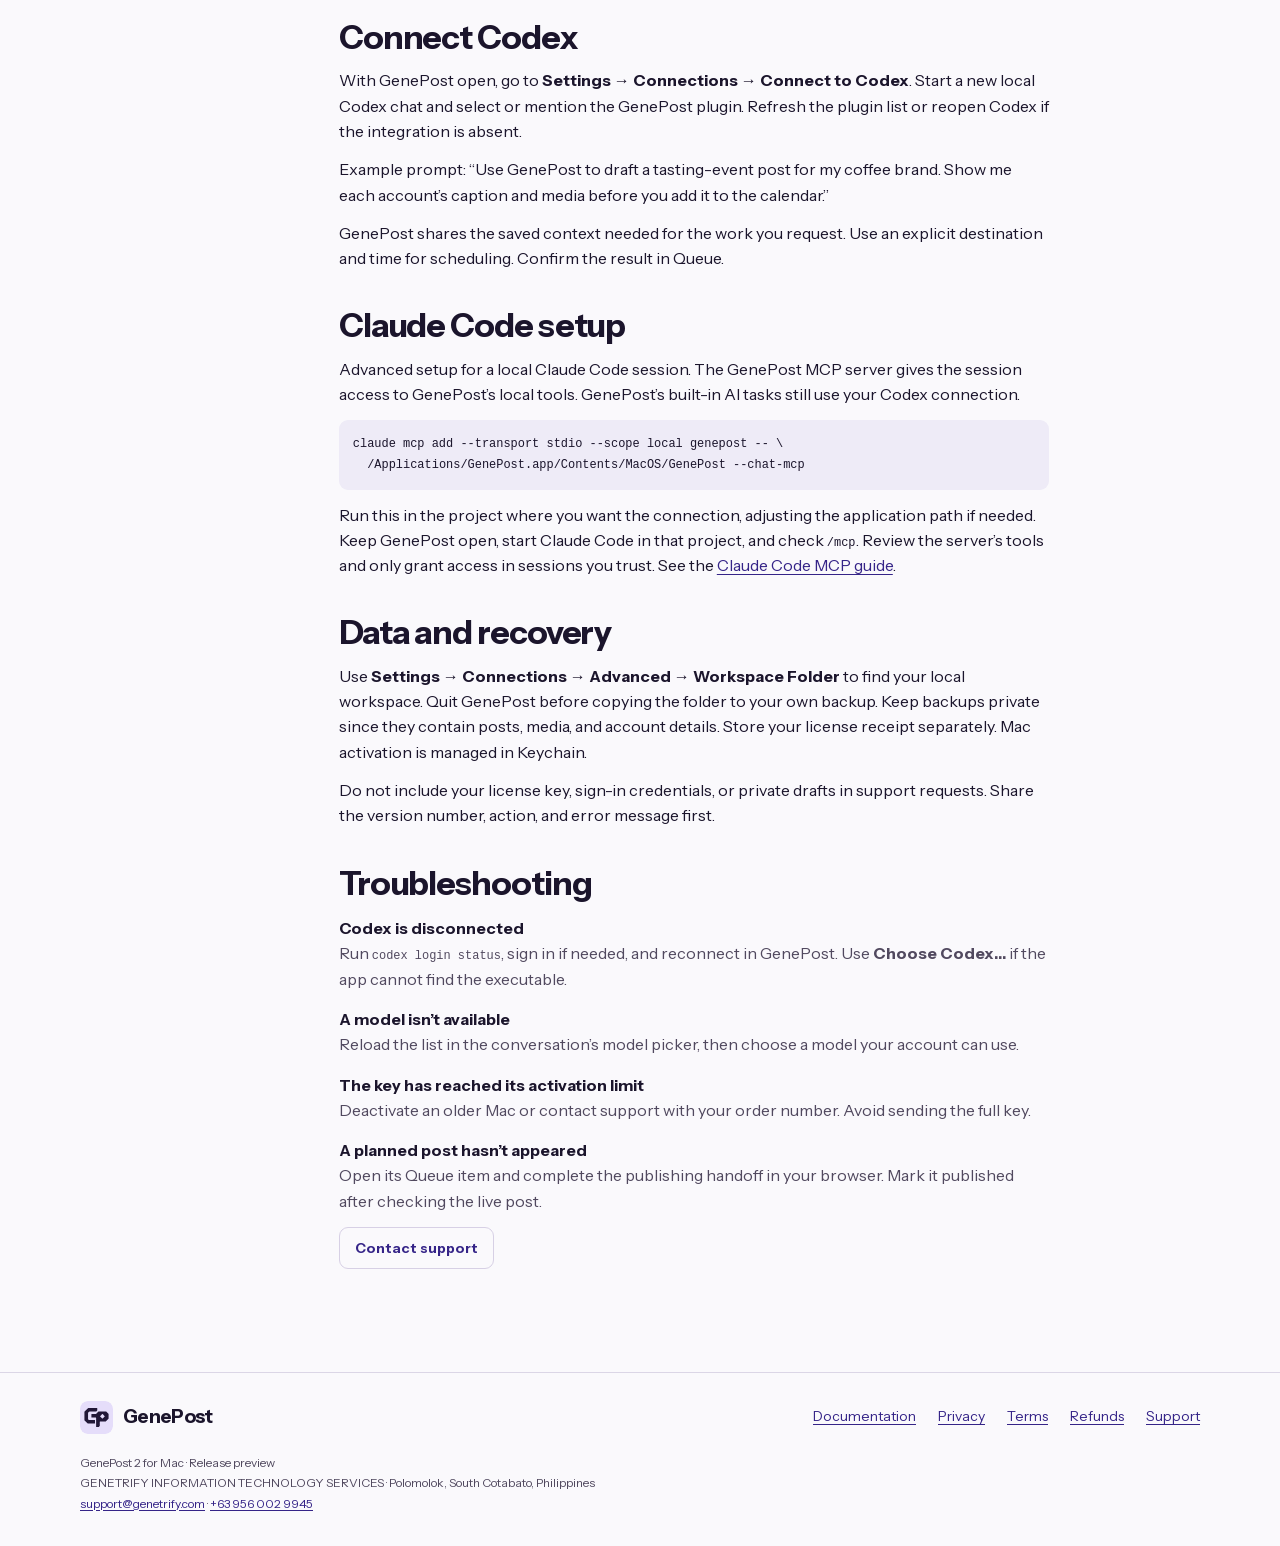
==== commit dca774ae: "Add specialist portfolios to GenePost hiring" ====
--- a/docs/index.html
+++ b/docs/index.html
@@ -74,6 +74,7 @@
       <ol>
         <li>Open <strong>Team → Post a job</strong>. Describe the role and choose its brand group and channels.</li>
         <li>When Team shows new applications, open a profile to read their strengths and approach.</li>
+        <li>Open <strong>Browse portfolios</strong> on the posted job to review a specialist’s sample work. You can invite them to interview or hire them directly while applications are coming in.</li>
         <li>Interview a candidate and tell them how you want them to work. Review <strong>Setup for this role</strong> before hiring. Those directions and rules carry into the agent’s profile.</li>
         <li>Assign a task in Team. Choose <strong>Draft posts</strong>, <strong>Think &amp; plan</strong>, or <strong>Create image</strong>. A brand group carries its own voice and facts.</li>
       </ol>
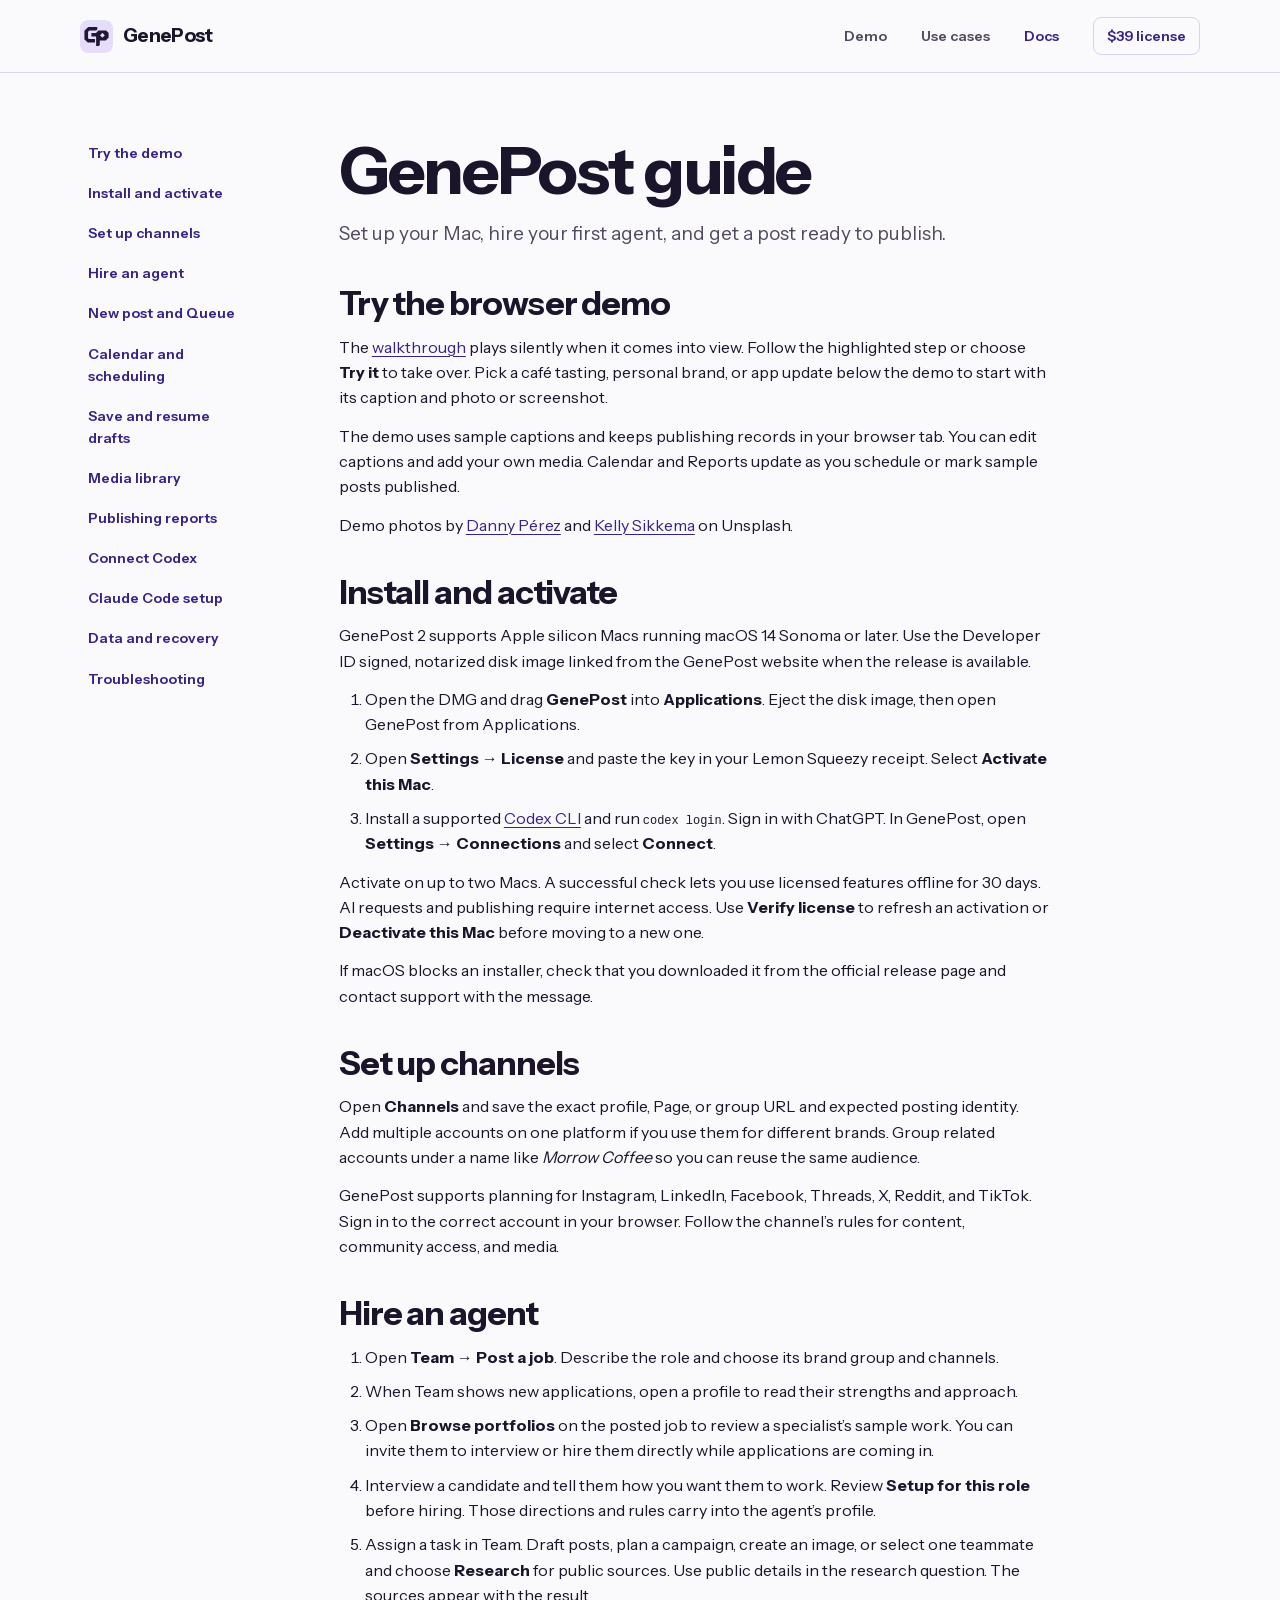
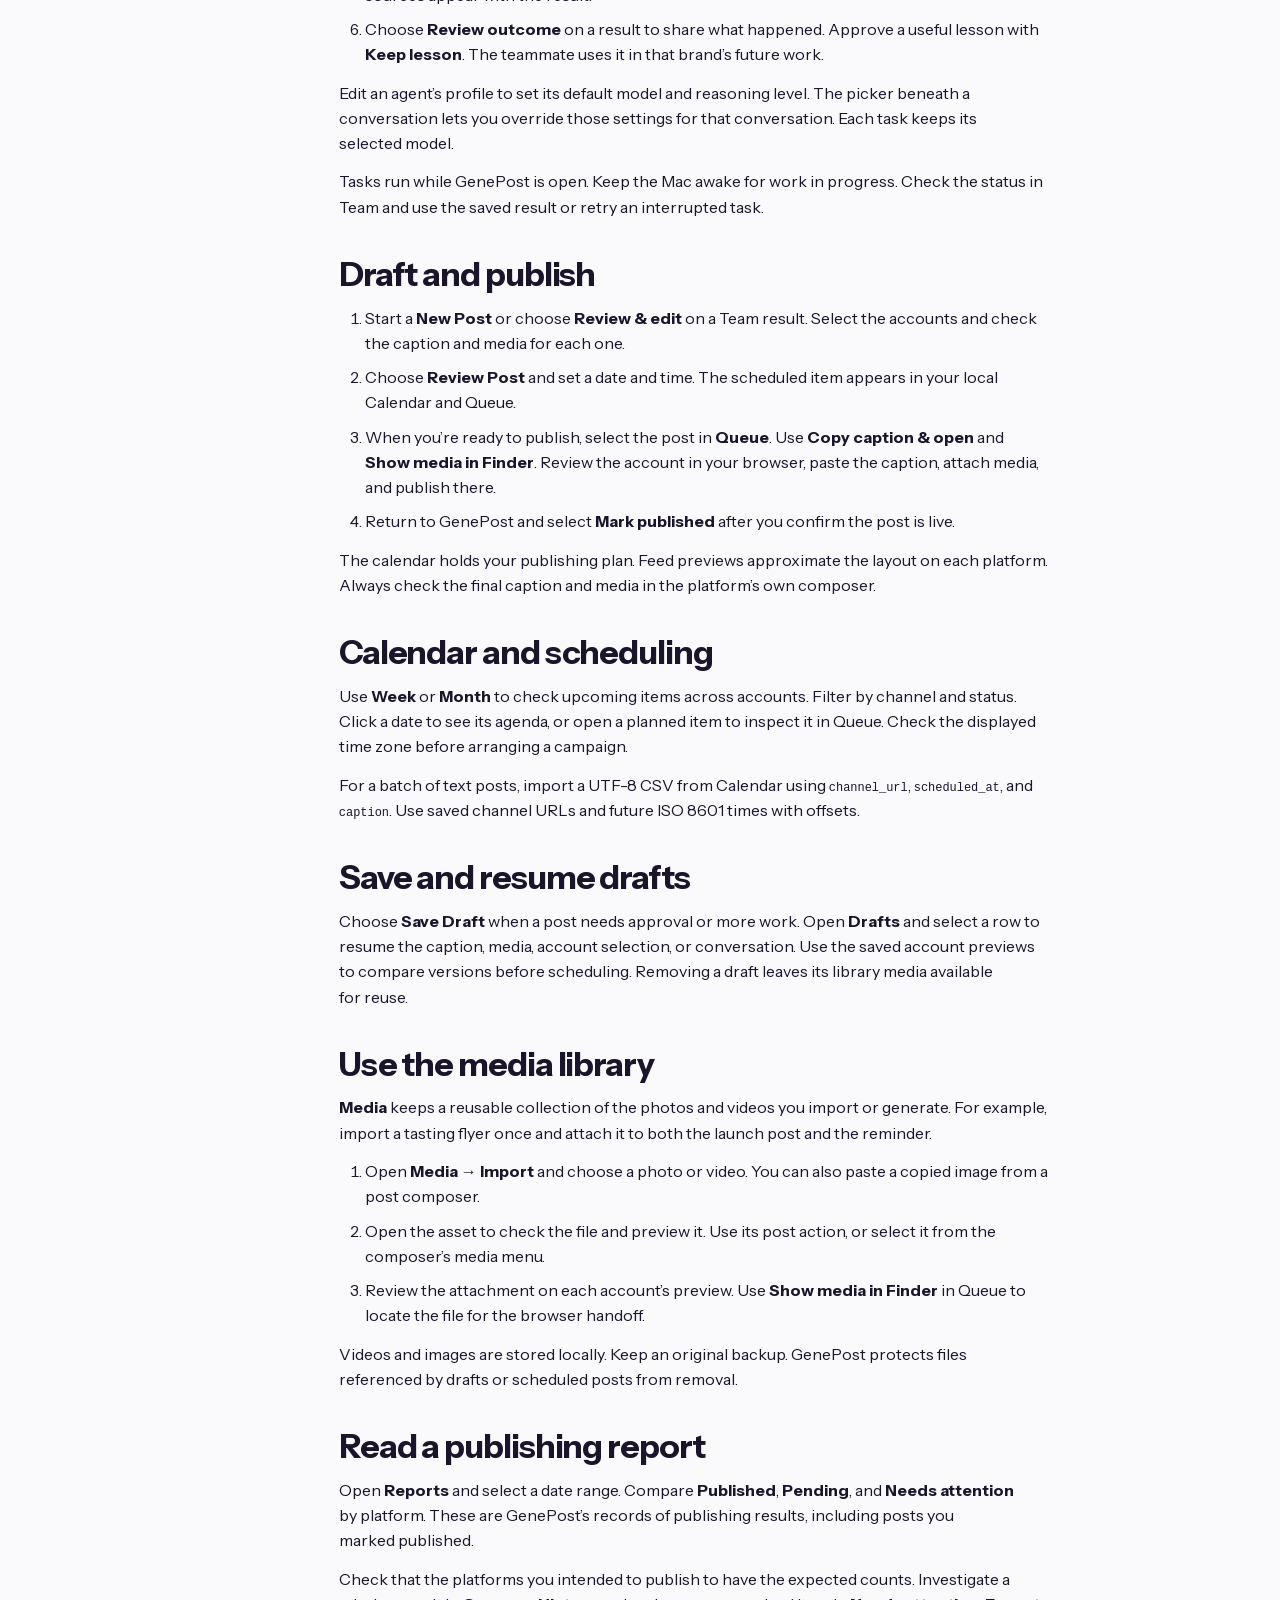
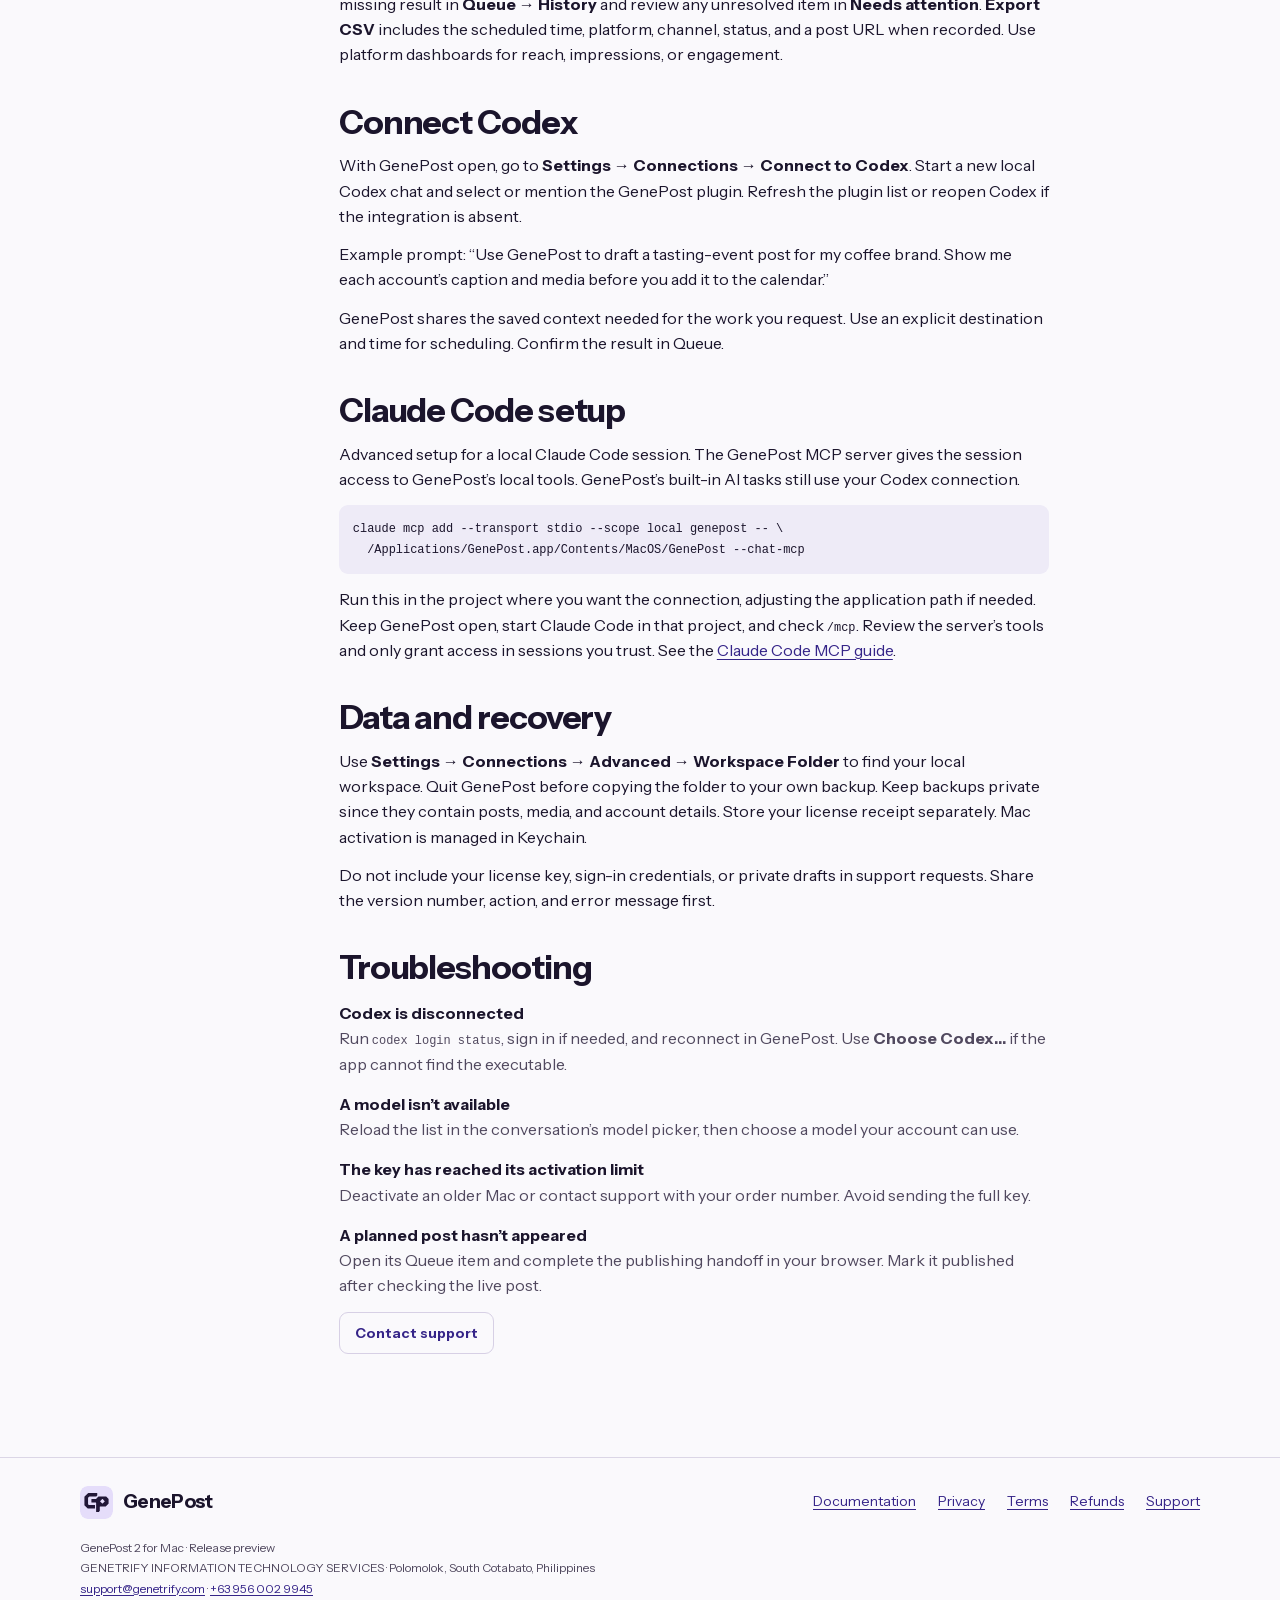
==== commit 3e33e96d: "Illustrate the GenePost team and show specialist work" ====
--- a/docs/index.html
+++ b/docs/index.html
@@ -76,7 +76,8 @@
         <li>When Team shows new applications, open a profile to read their strengths and approach.</li>
         <li>Open <strong>Browse portfolios</strong> on the posted job to review a specialist’s sample work. You can invite them to interview or hire them directly while applications are coming in.</li>
         <li>Interview a candidate and tell them how you want them to work. Review <strong>Setup for this role</strong> before hiring. Those directions and rules carry into the agent’s profile.</li>
-        <li>Assign a task in Team. Choose <strong>Draft posts</strong>, <strong>Think &amp; plan</strong>, or <strong>Create image</strong>. A brand group carries its own voice and facts.</li>
+        <li>Assign a task in Team. Draft posts, plan a campaign, create an image, or select one teammate and choose <strong>Research</strong> for public sources. Use public details in the research question. The sources appear with the result.</li>
+        <li>Choose <strong>Review outcome</strong> on a result to share what happened. Approve a useful lesson with <strong>Keep lesson</strong>. The teammate uses it in that brand’s future work.</li>
       </ol>
       <p>Edit an agent’s profile to set its default model and reasoning level. The picker beneath a conversation lets you override those settings for that conversation. Each task keeps its selected model.</p>
       <p>Tasks run while GenePost is open. Keep the Mac awake for work in progress. Check the status in Team and use the saved result or retry an interrupted task.</p>
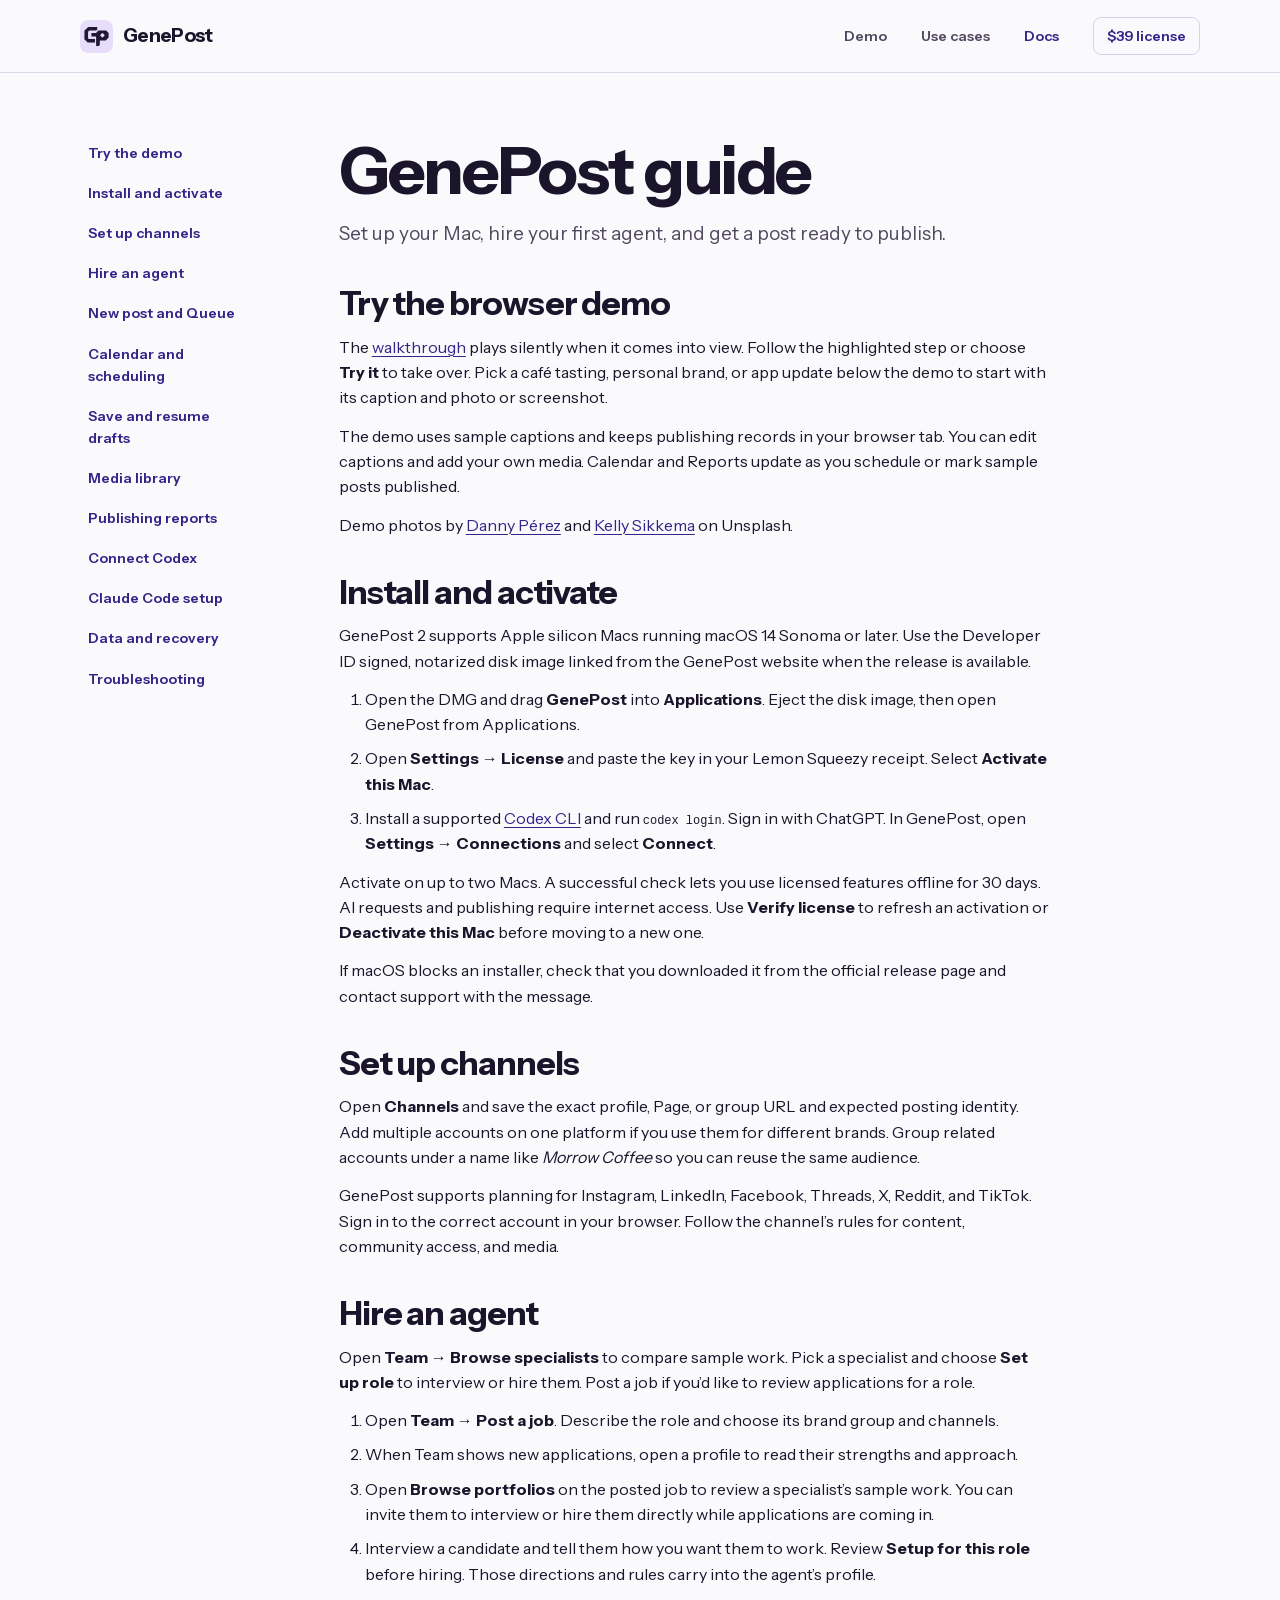
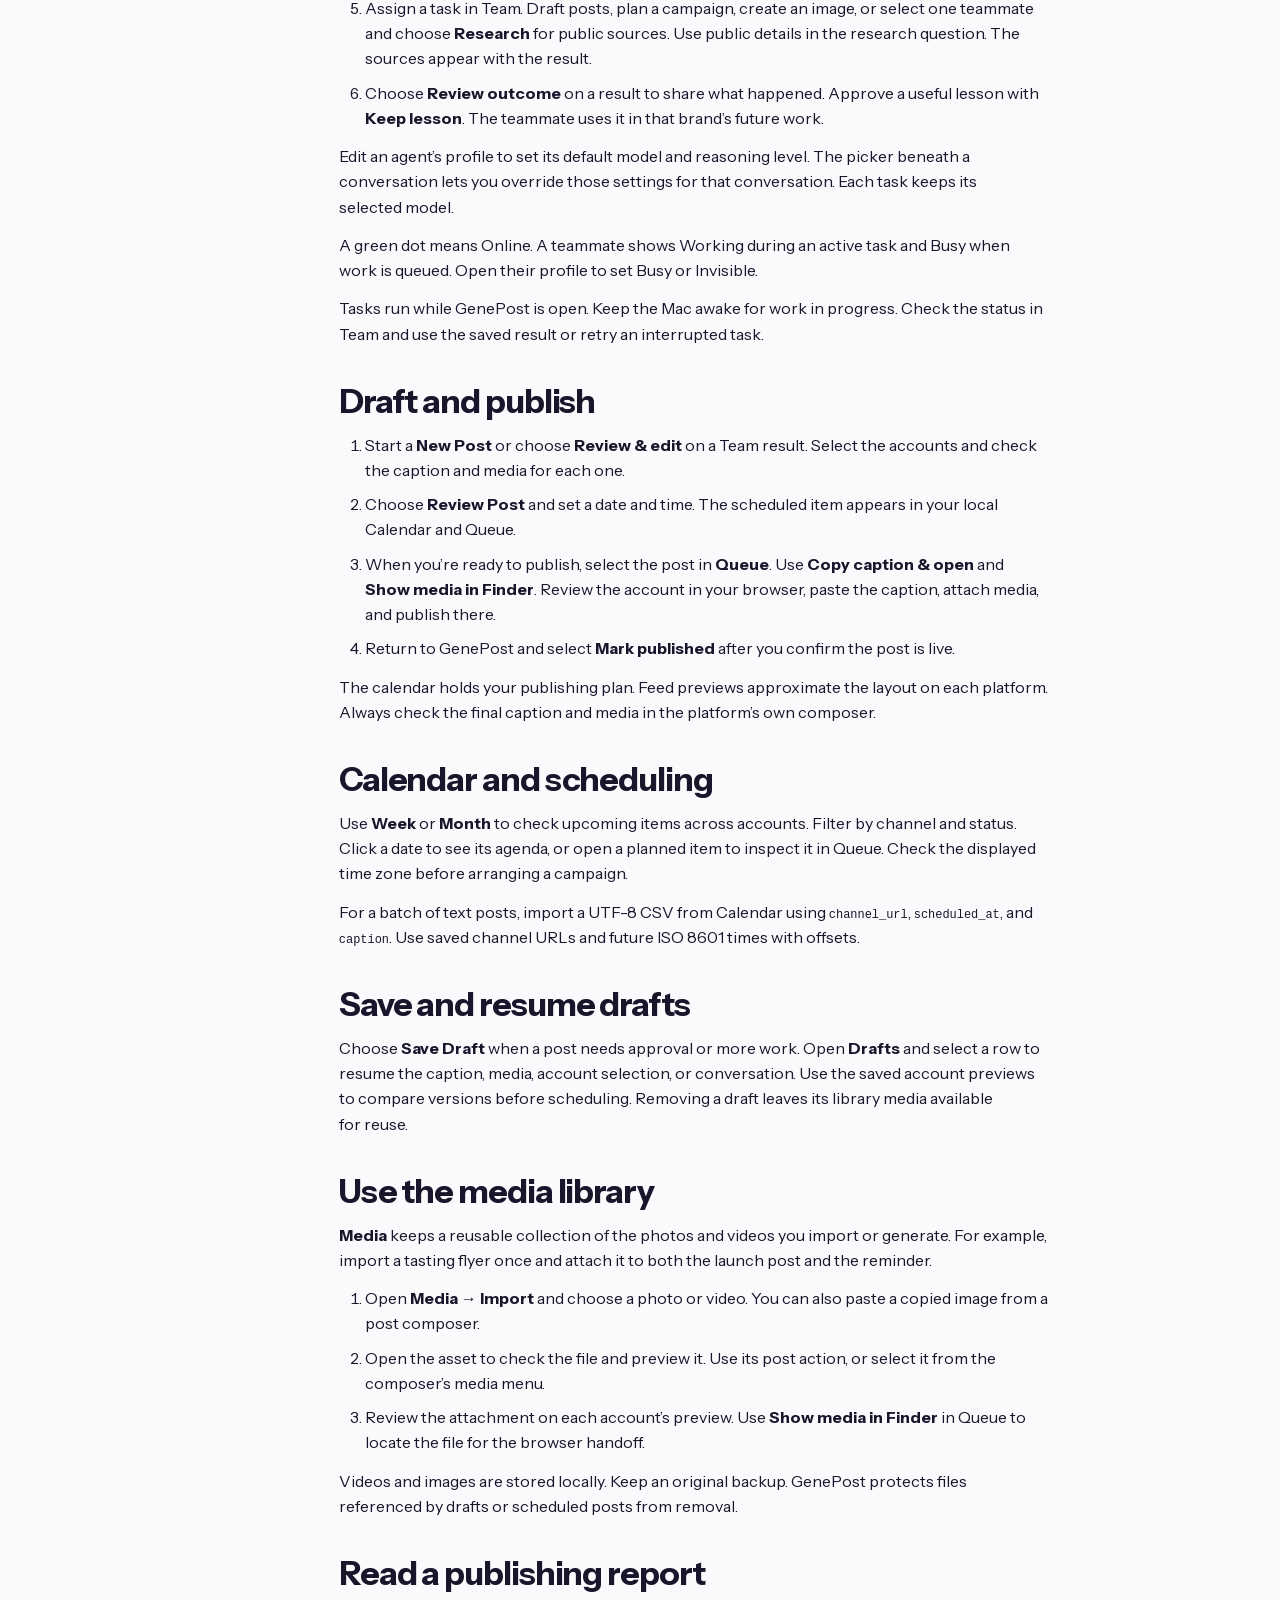
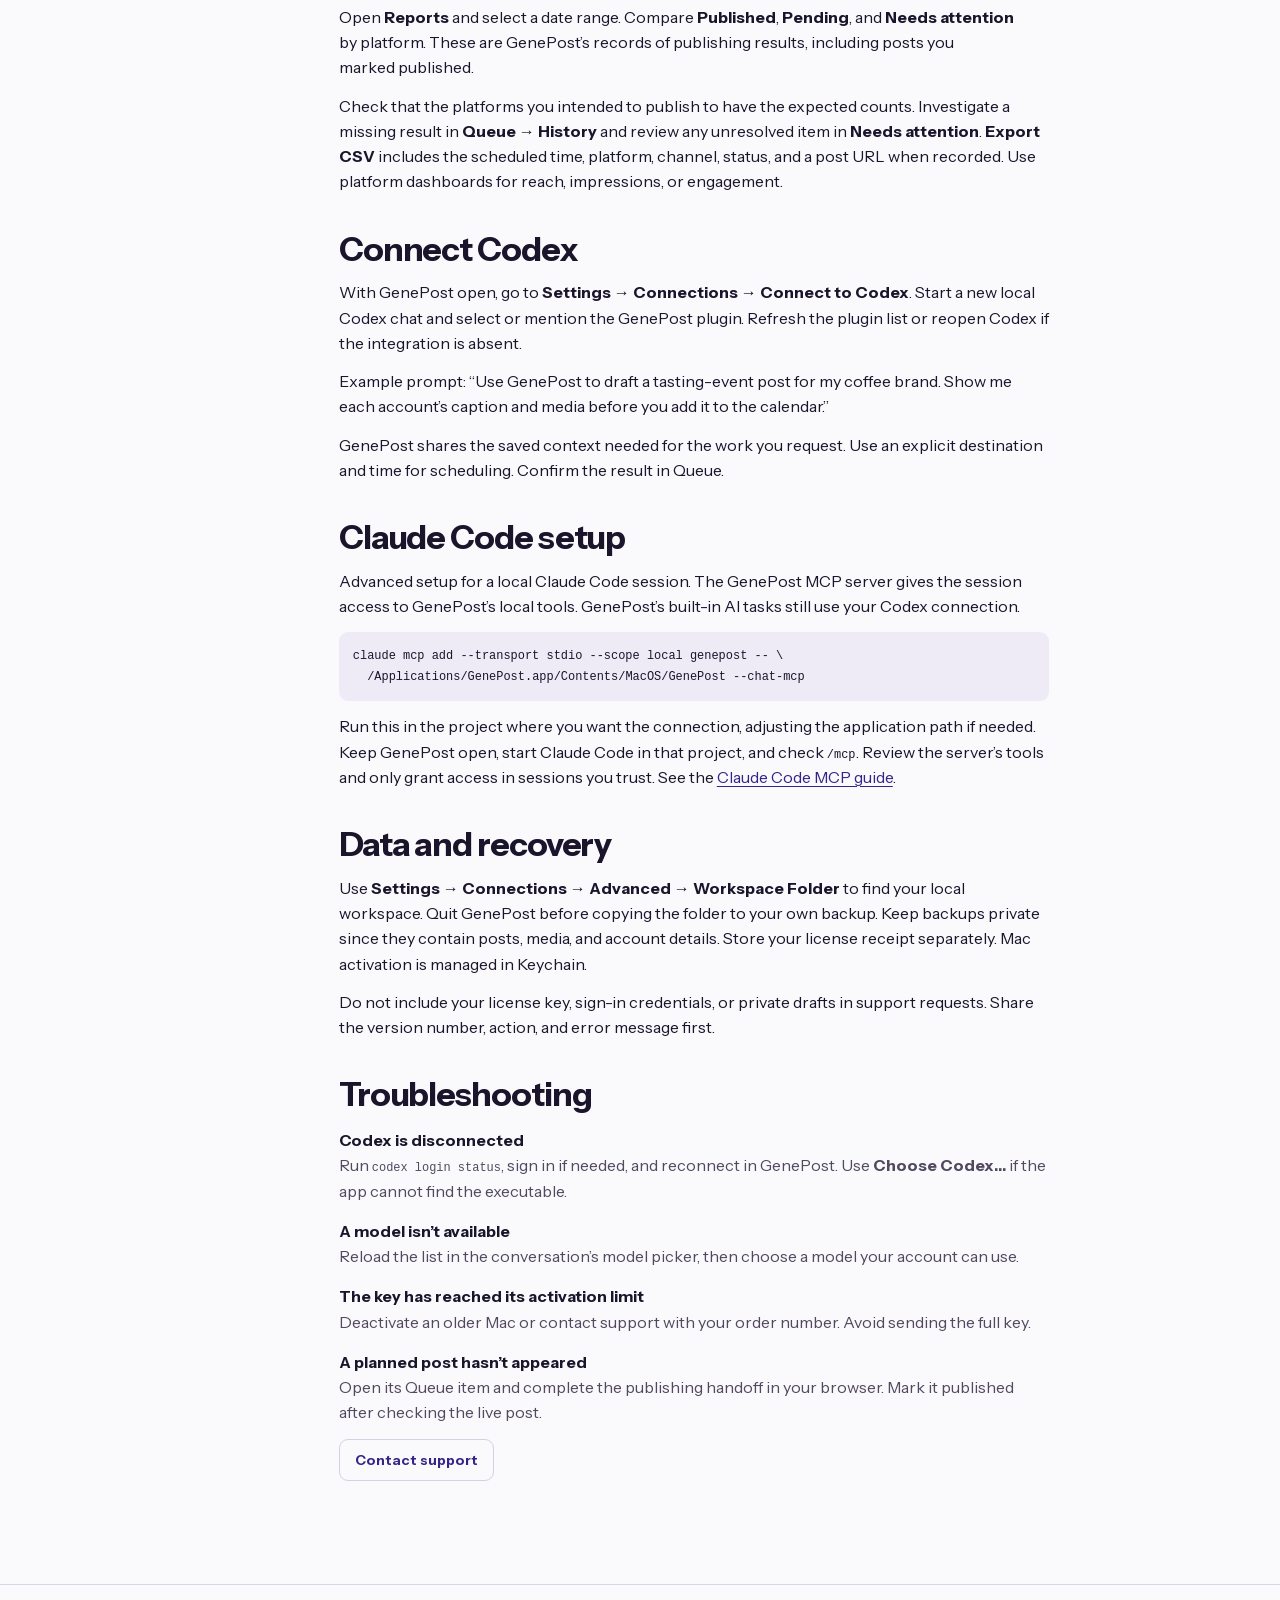
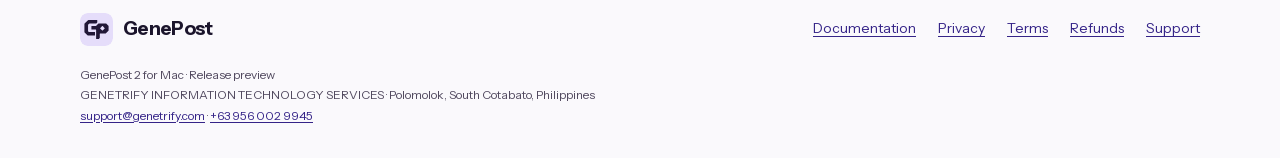
==== commit 017e8741: "Show the available specialist directory and presence" ====
--- a/docs/index.html
+++ b/docs/index.html
@@ -71,6 +71,7 @@
     </section>
     <section id="team">
       <h2>Hire an agent</h2>
+      <p>Open <strong>Team → Browse specialists</strong> to compare sample work. Pick a specialist and choose <strong>Set up role</strong> to interview or hire them. Post a job if you’d like to review applications for a role.</p>
       <ol>
         <li>Open <strong>Team → Post a job</strong>. Describe the role and choose its brand group and channels.</li>
         <li>When Team shows new applications, open a profile to read their strengths and approach.</li>
@@ -80,6 +81,7 @@
         <li>Choose <strong>Review outcome</strong> on a result to share what happened. Approve a useful lesson with <strong>Keep lesson</strong>. The teammate uses it in that brand’s future work.</li>
       </ol>
       <p>Edit an agent’s profile to set its default model and reasoning level. The picker beneath a conversation lets you override those settings for that conversation. Each task keeps its selected model.</p>
+      <p>A green dot means Online. A teammate shows Working during an active task and Busy when work is queued. Open their profile to set Busy or Invisible.</p>
       <p>Tasks run while GenePost is open. Keep the Mac awake for work in progress. Check the status in Team and use the saved result or retry an interrupted task.</p>
     </section>
     <section id="publish">
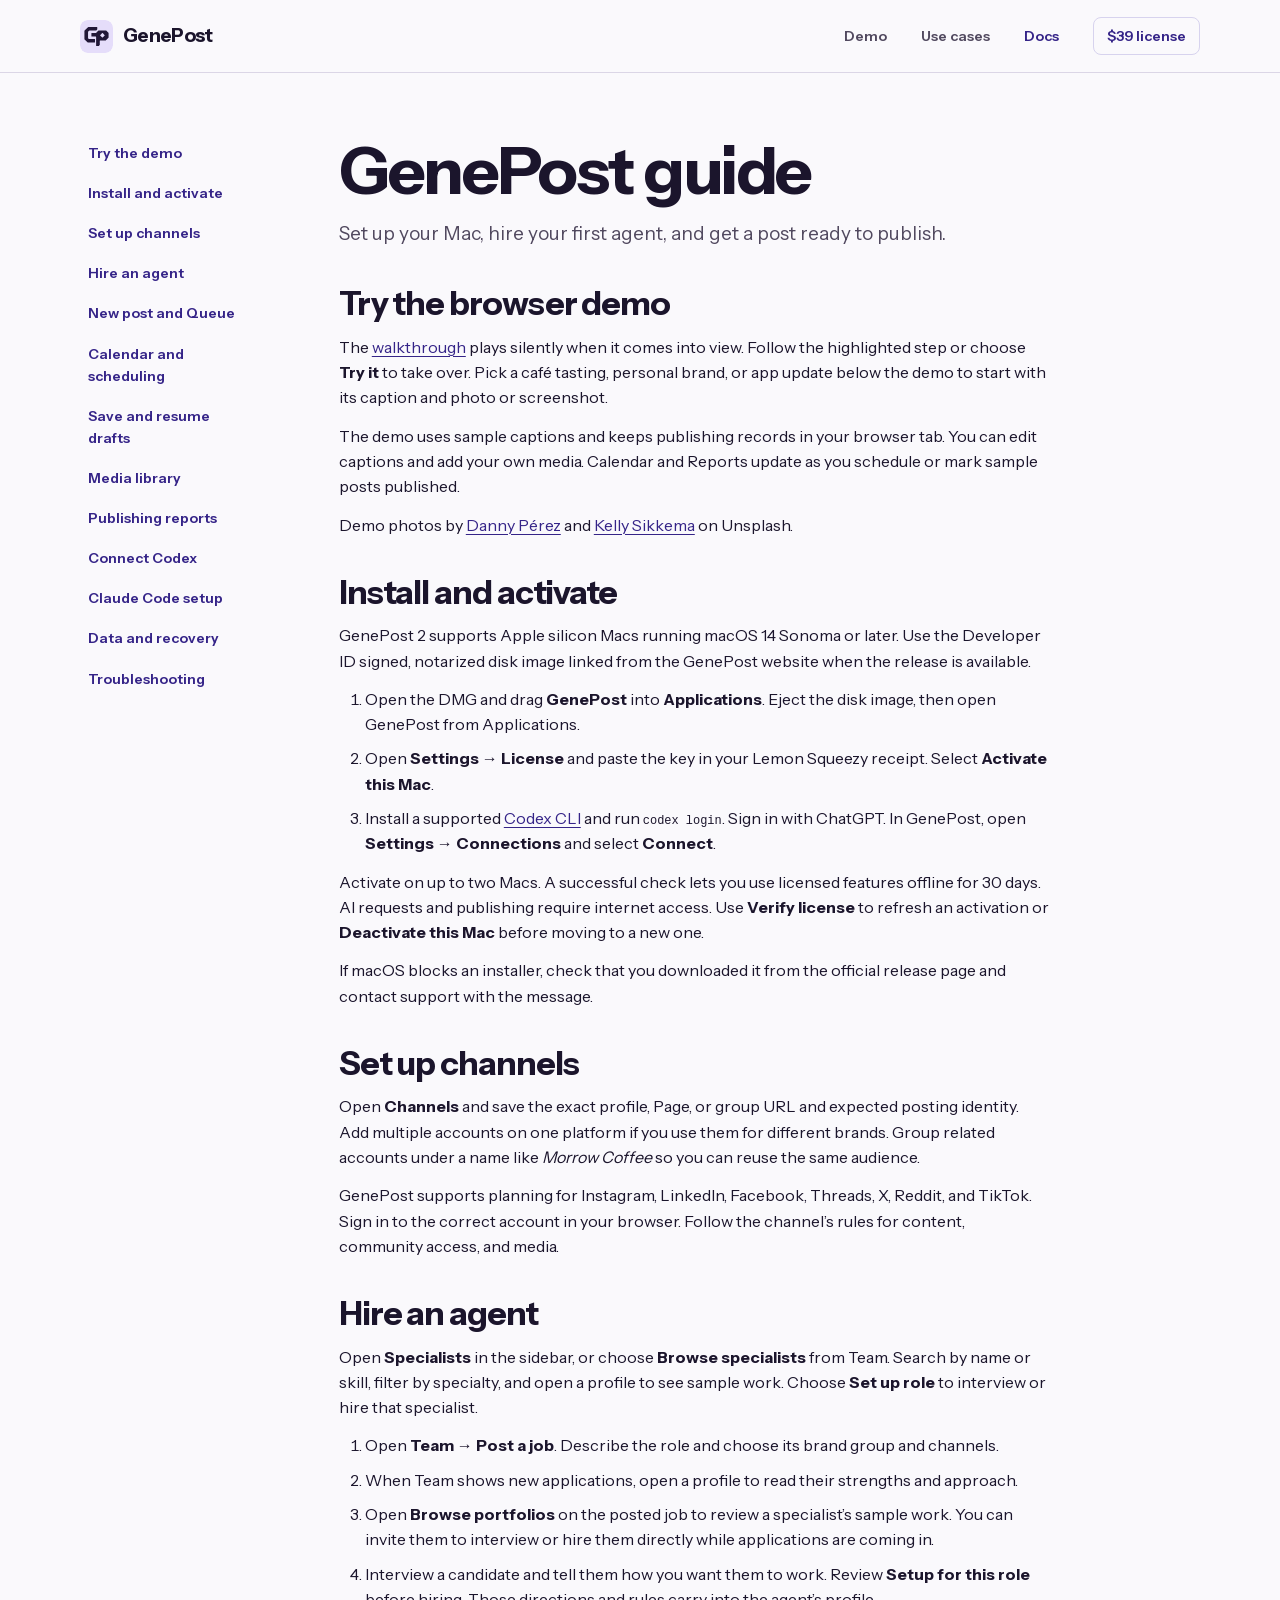
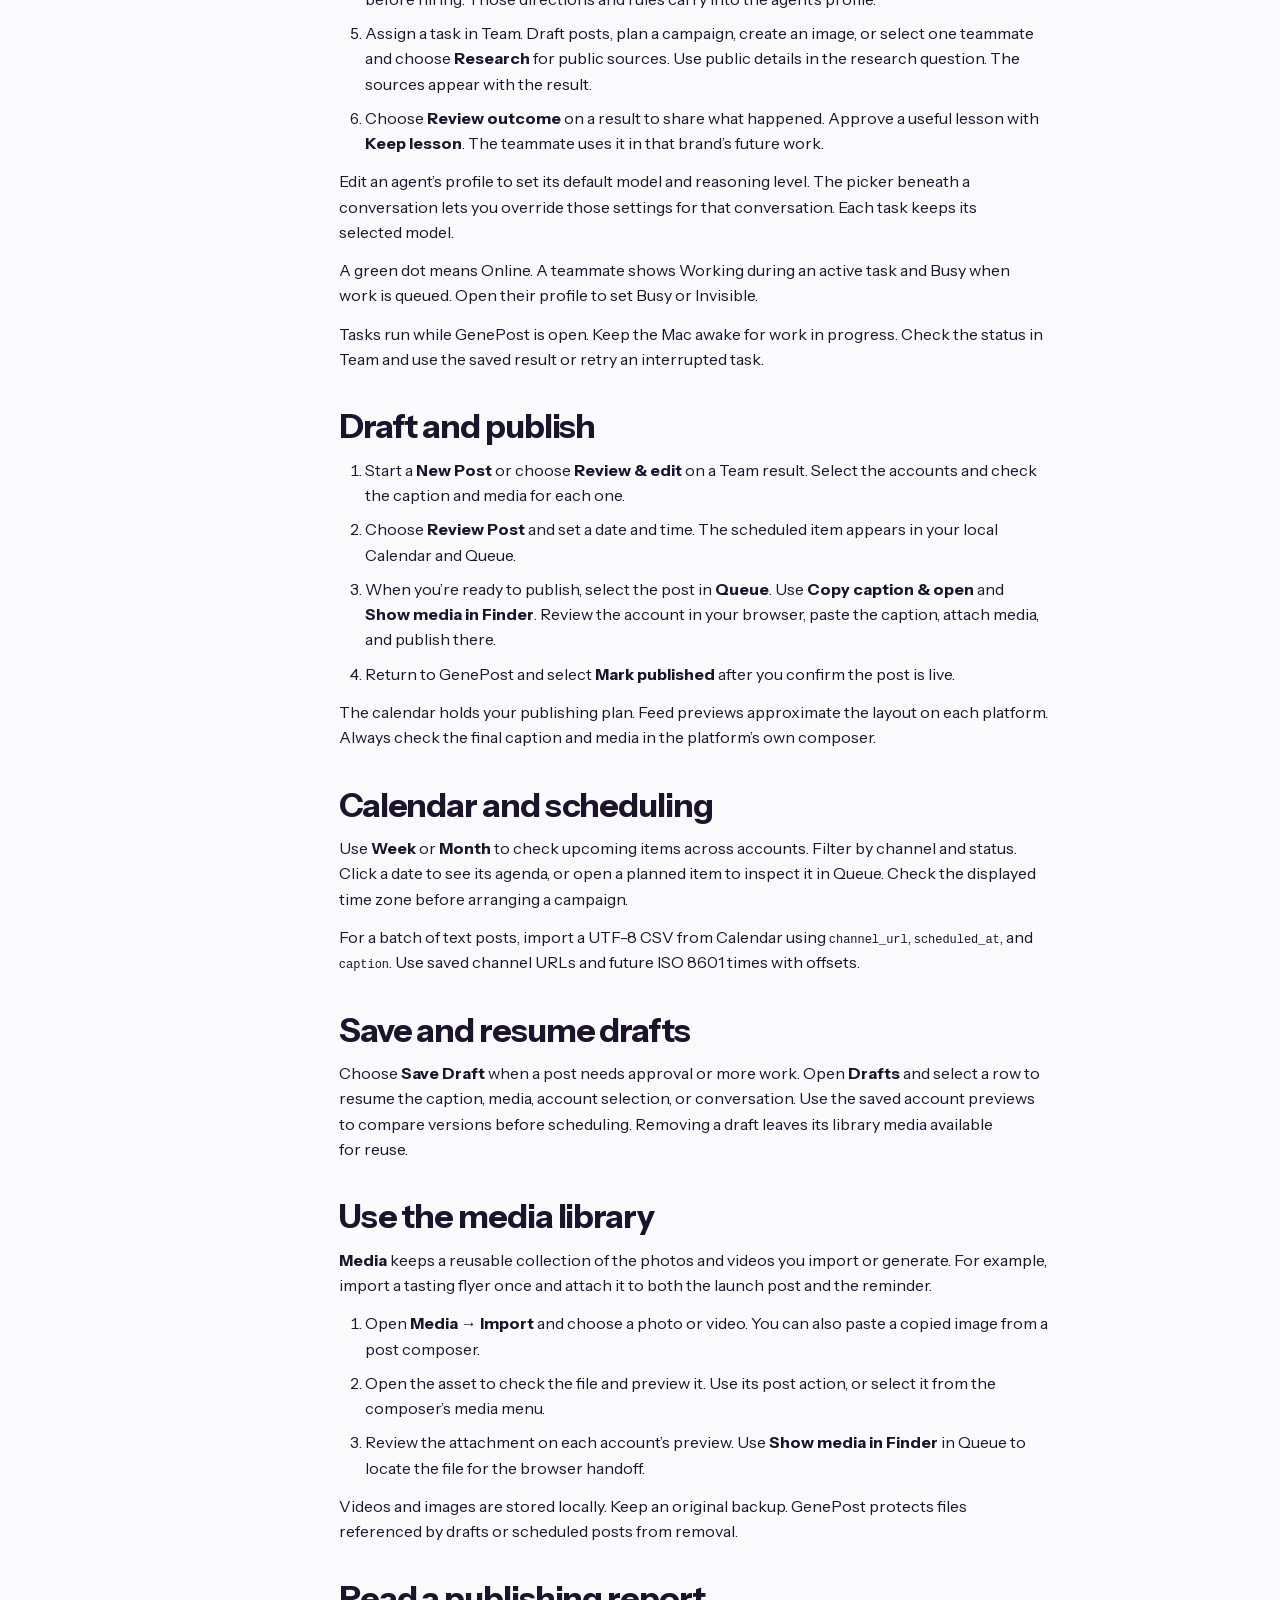
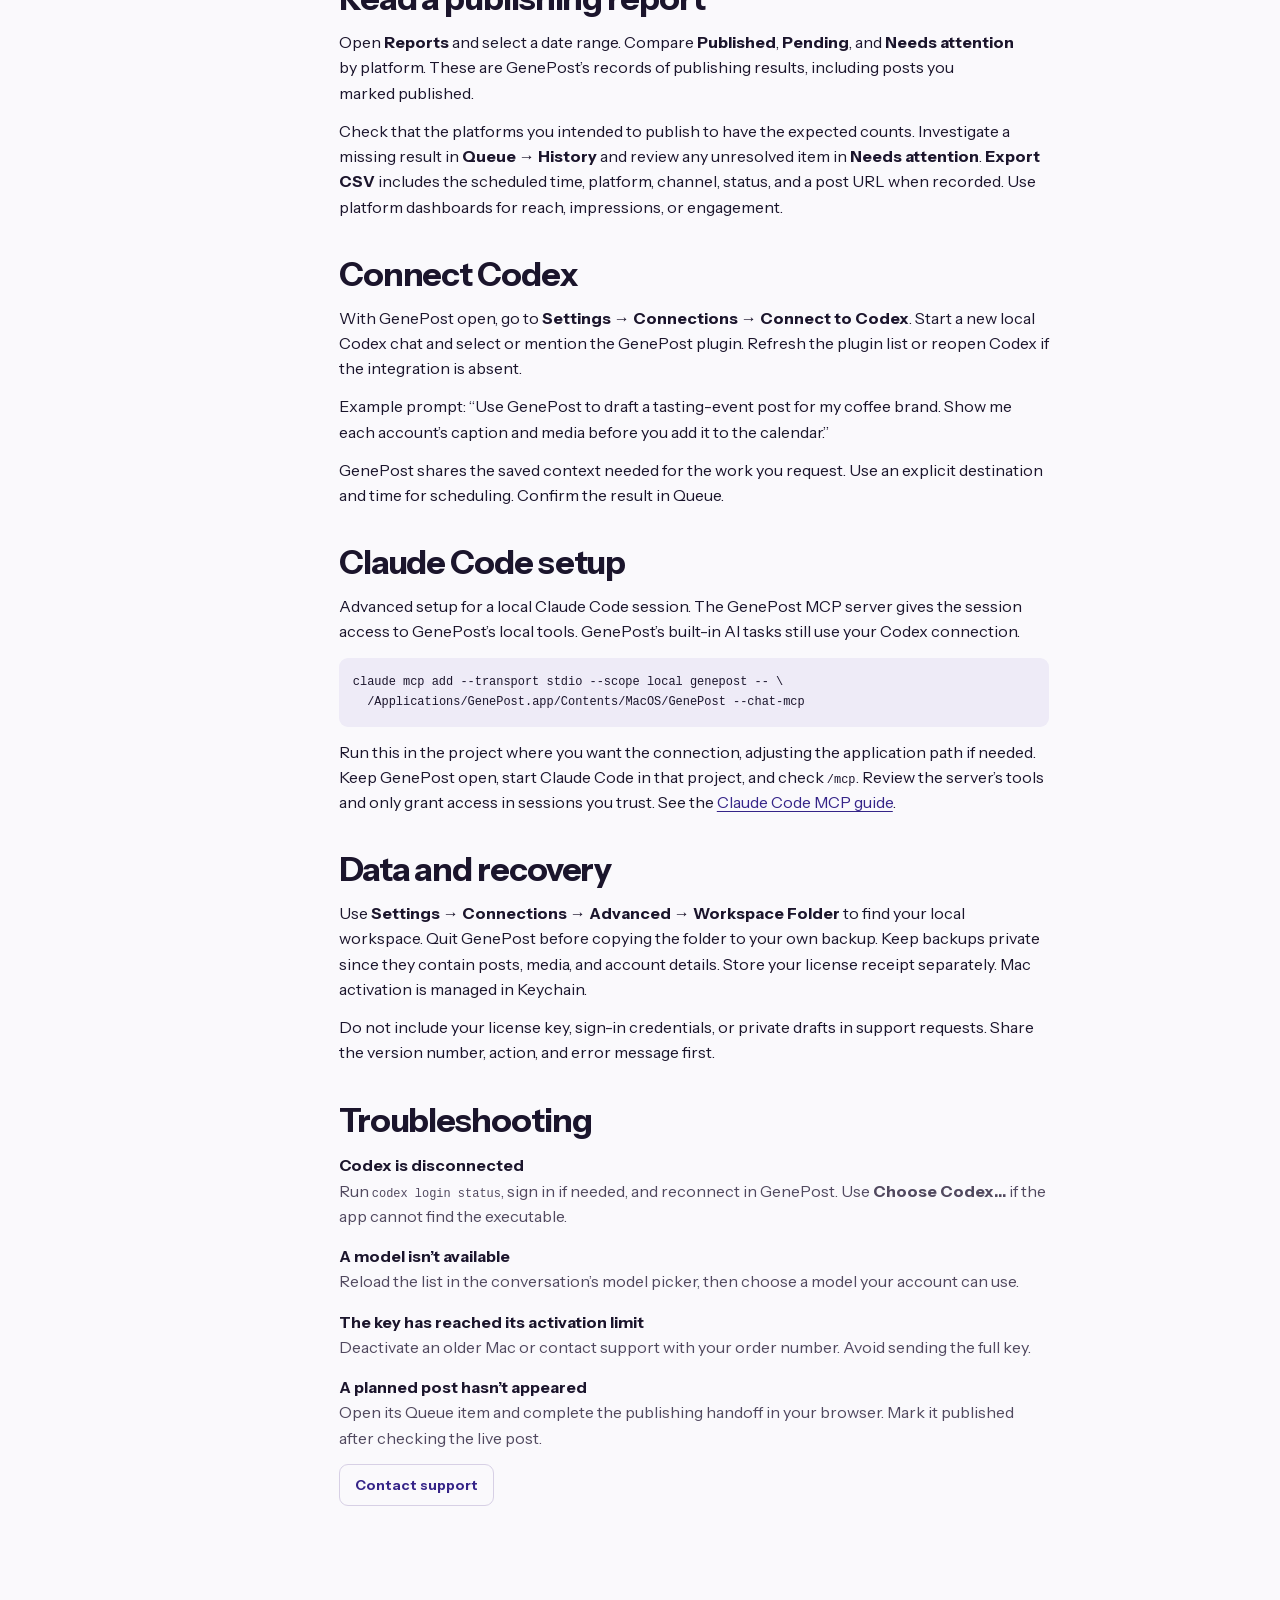
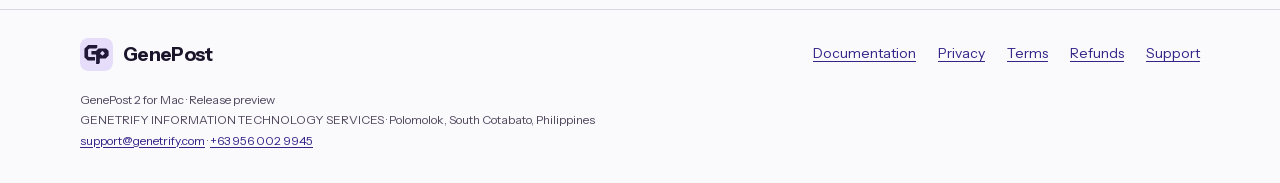
==== commit f2edddc9: "Give Specialists a searchable marketplace page" ====
--- a/docs/index.html
+++ b/docs/index.html
@@ -71,7 +71,7 @@
     </section>
     <section id="team">
       <h2>Hire an agent</h2>
-      <p>Open <strong>Team → Browse specialists</strong> to compare sample work. Pick a specialist and choose <strong>Set up role</strong> to interview or hire them. Post a job if you’d like to review applications for a role.</p>
+      <p>Open <strong>Specialists</strong> in the sidebar, or choose <strong>Browse specialists</strong> from Team. Search by name or skill, filter by specialty, and open a profile to see sample work. Choose <strong>Set up role</strong> to interview or hire that specialist.</p>
       <ol>
         <li>Open <strong>Team → Post a job</strong>. Describe the role and choose its brand group and channels.</li>
         <li>When Team shows new applications, open a profile to read their strengths and approach.</li>
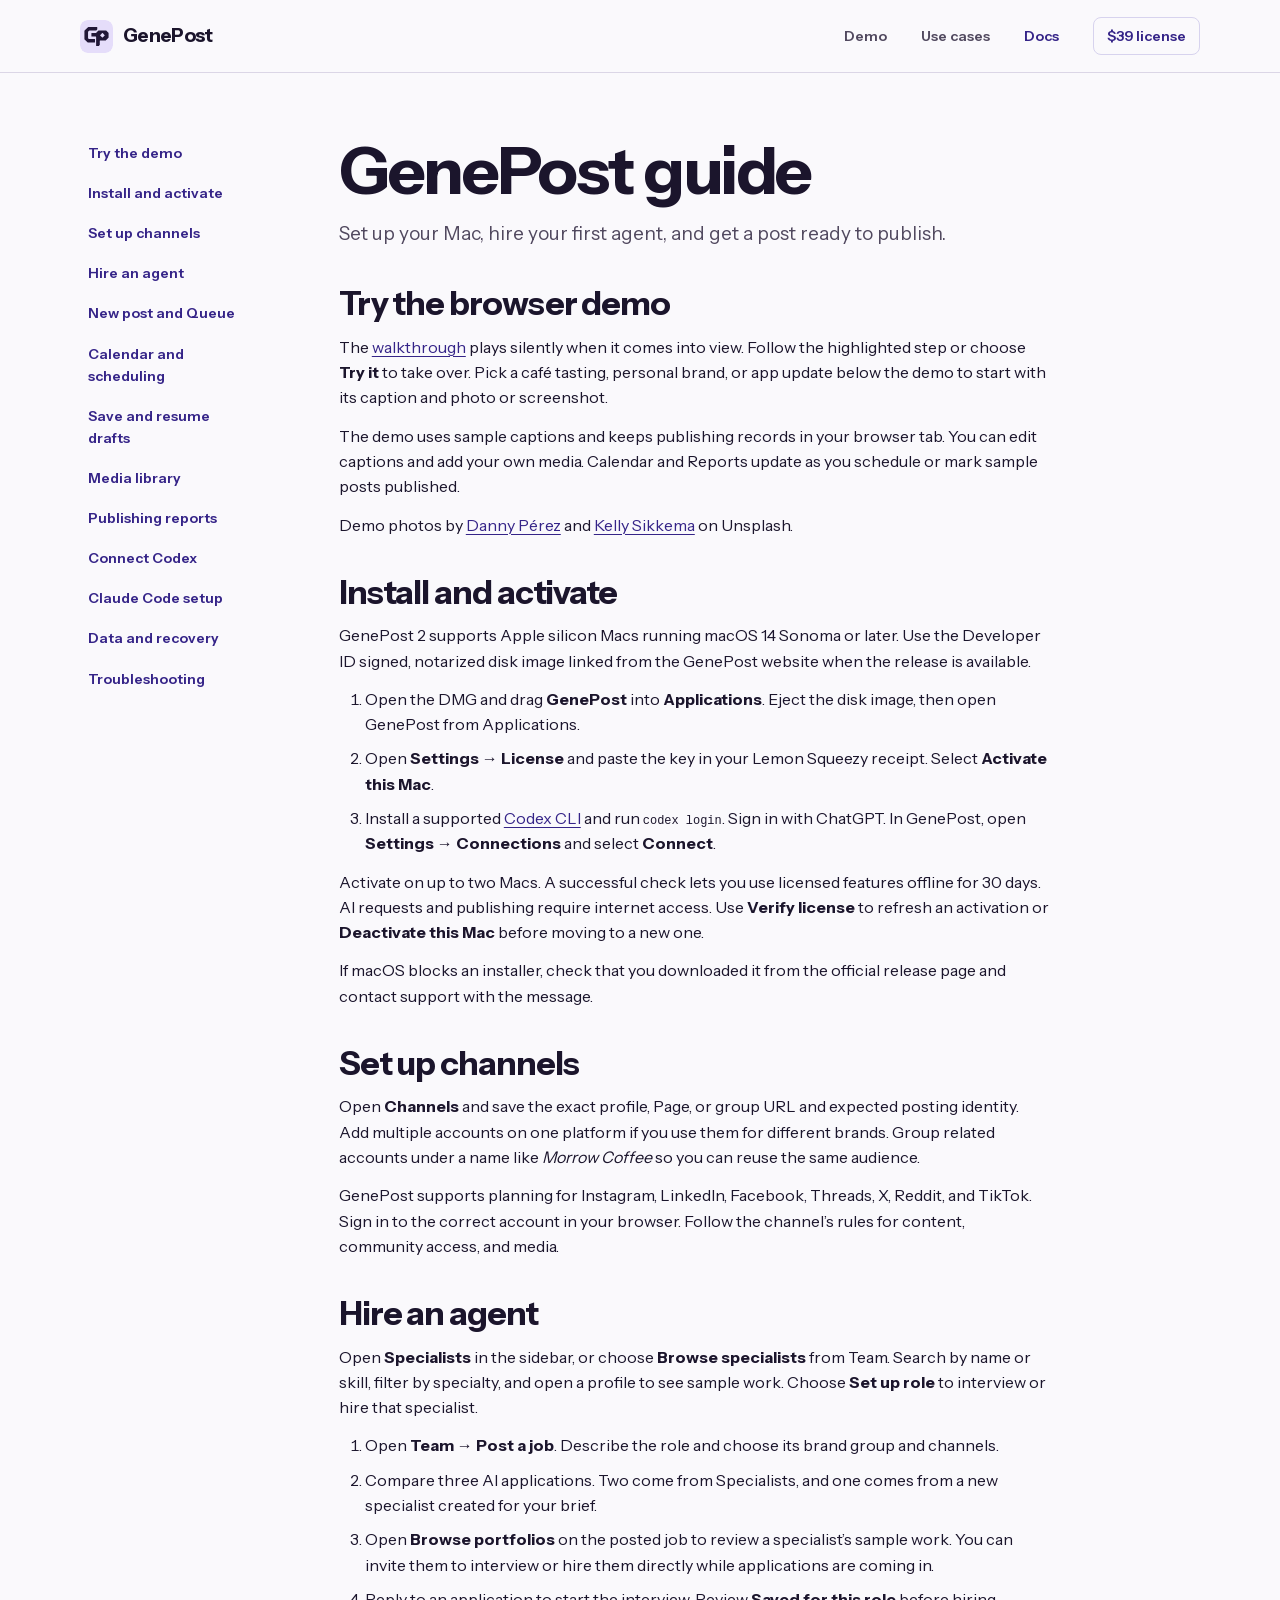
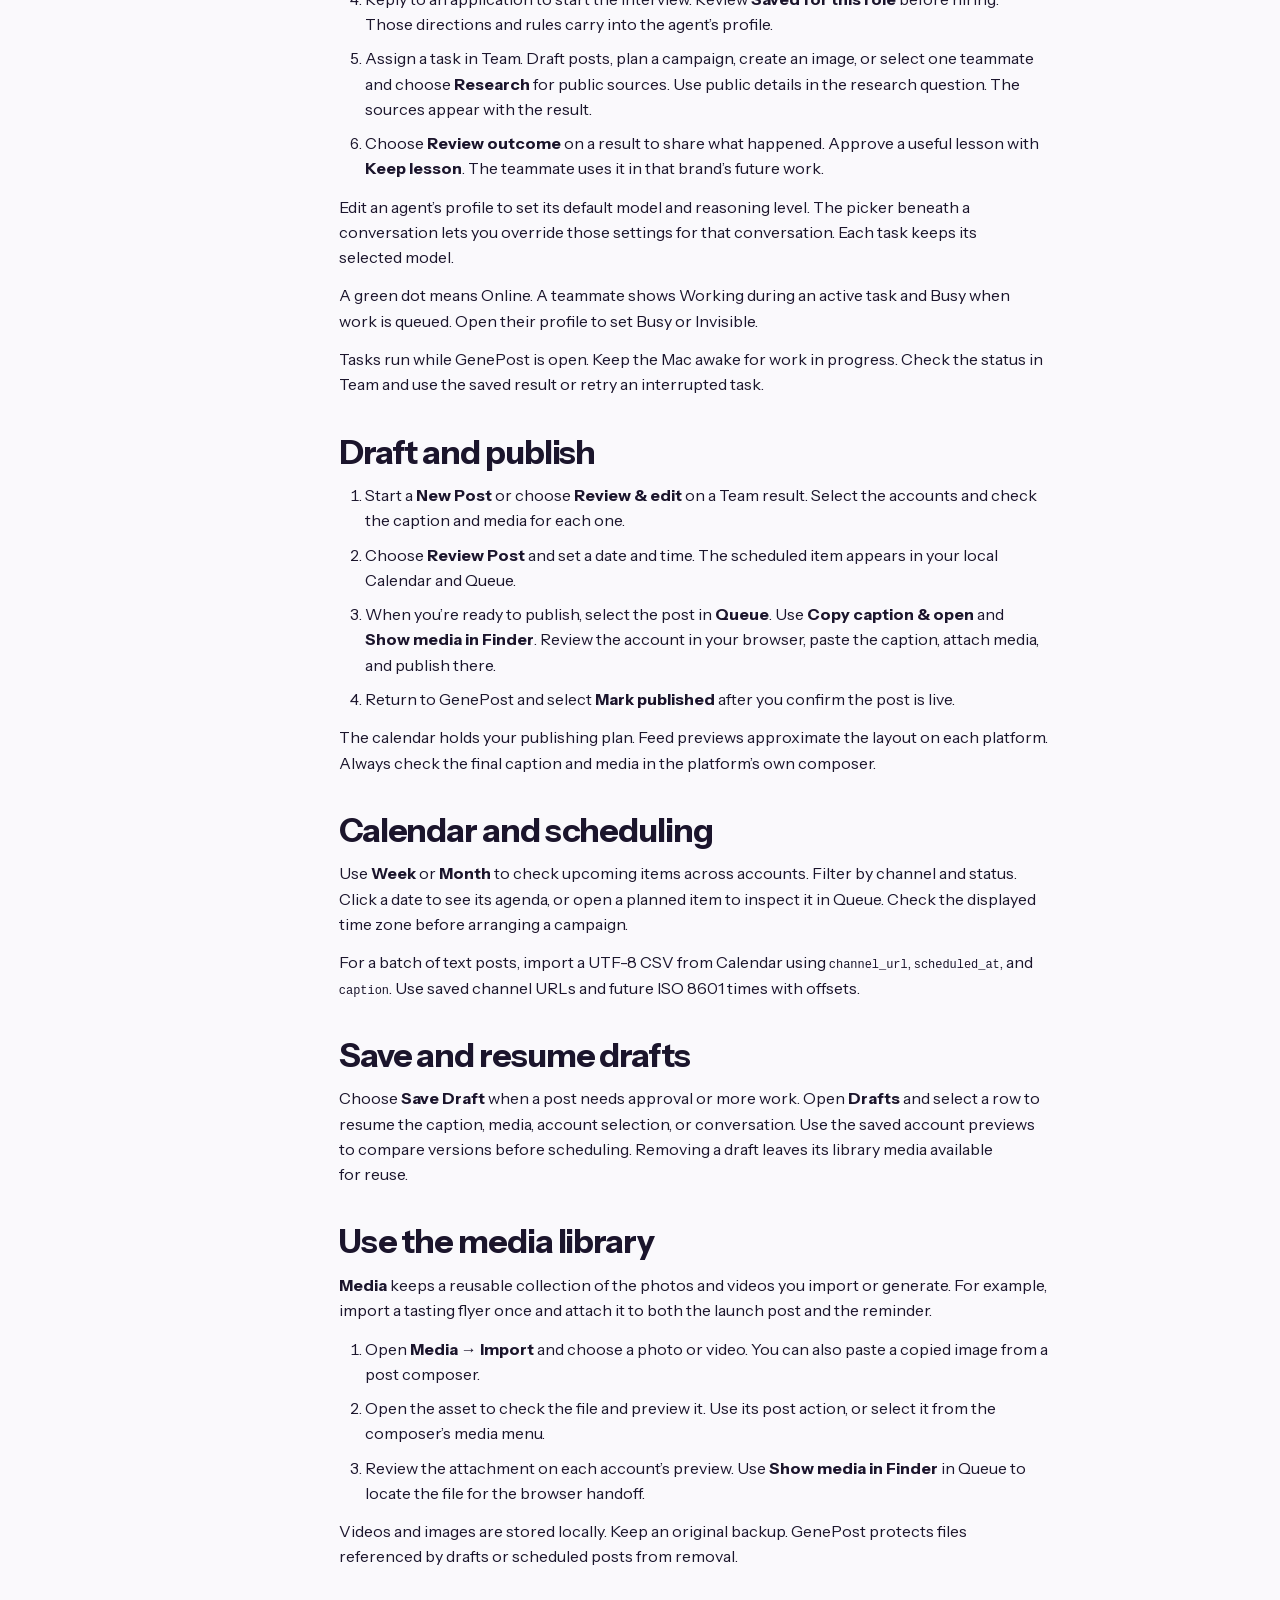
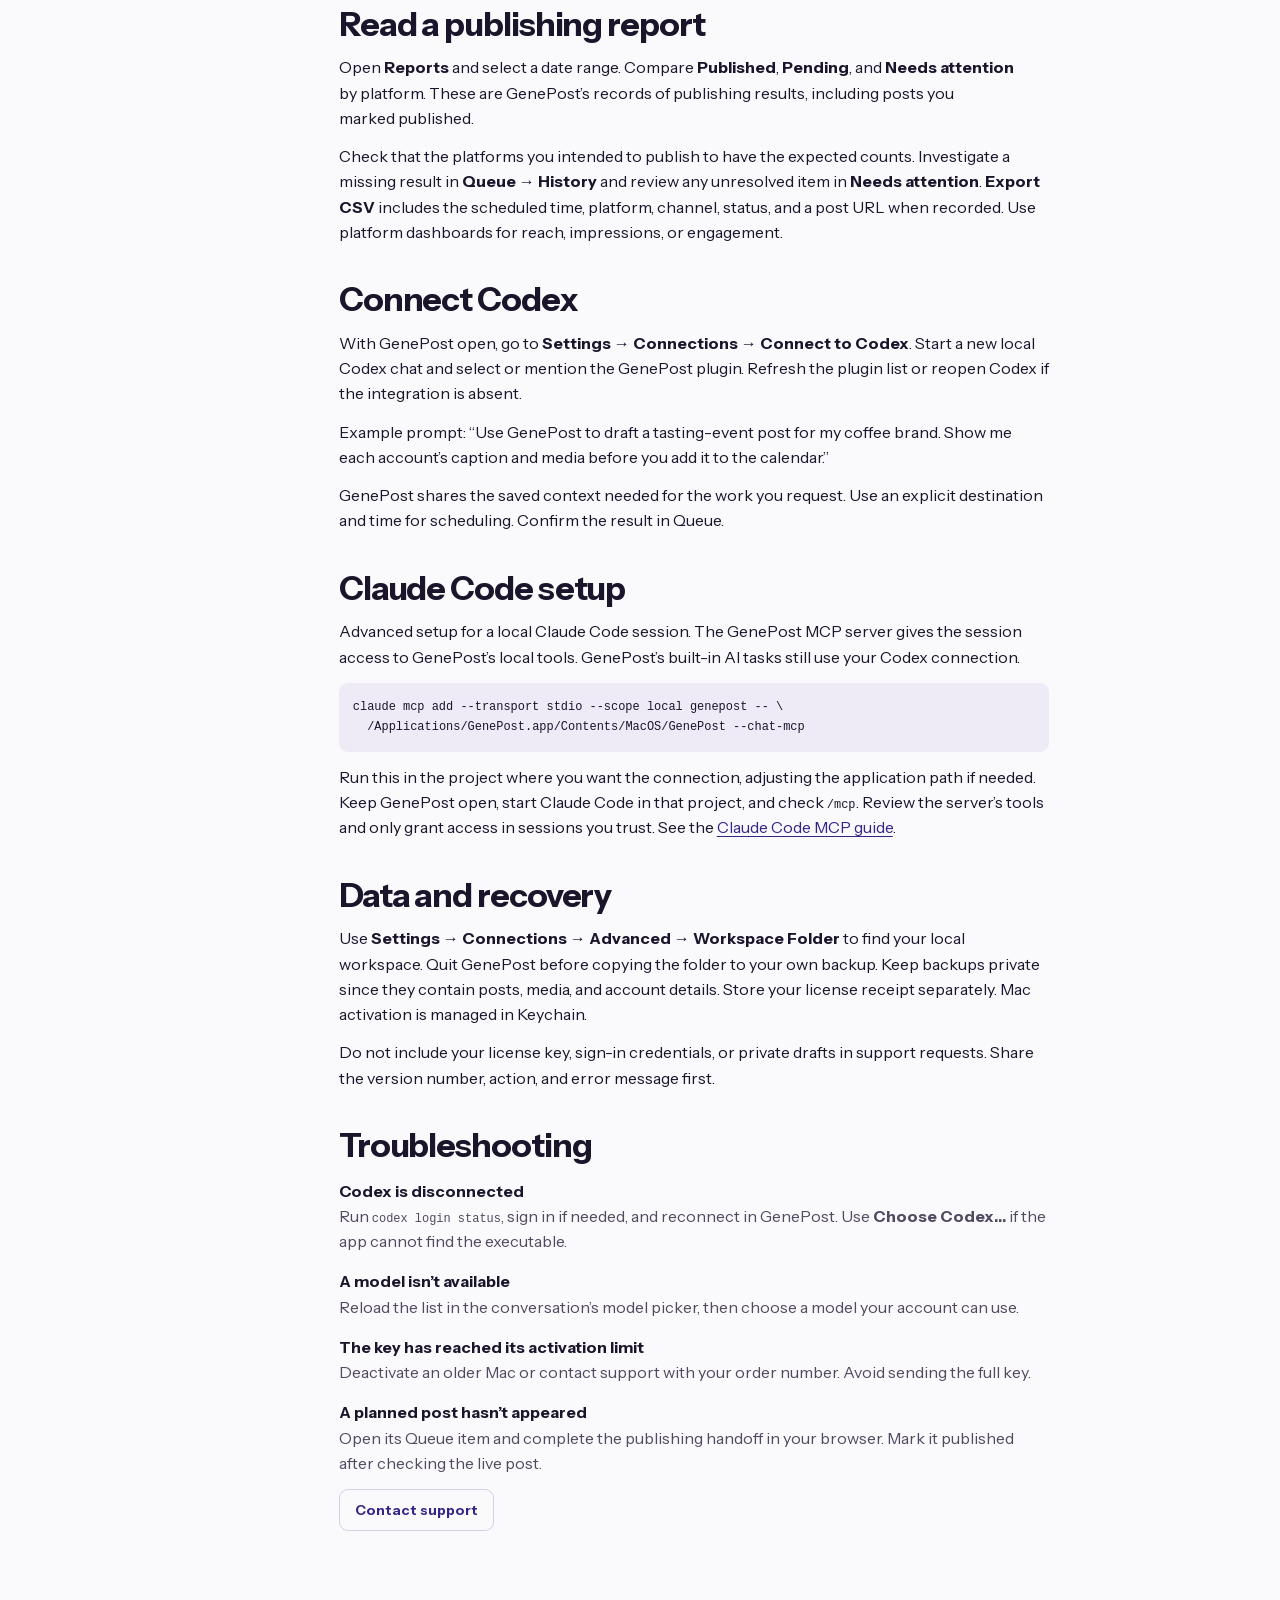
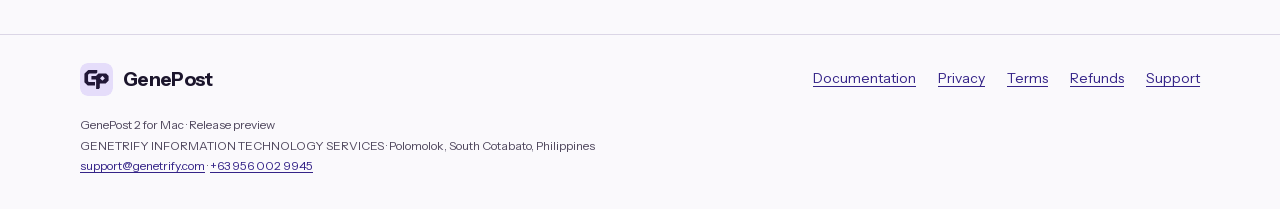
==== commit a289947b: "Add role-specific specialists to the GenePost demo" ====
--- a/docs/index.html
+++ b/docs/index.html
@@ -9,10 +9,10 @@
   <meta property="og:title" content="GenePost guide">
   <meta property="og:description" content="Install GenePost, connect Codex, set up channels, and publish your first post.">
   <meta name="robots" content="noindex, nofollow">
-  <link rel="canonical" href="https://selwynuy.github.io/GenePost/docs/">
-  <meta property="og:image" content="https://selwynuy.github.io/GenePost/assets/calendar.webp">
+  <link rel="canonical" href="https://genepost.genetrify.com/docs/">
+  <meta property="og:image" content="https://genepost.genetrify.com/assets/calendar.webp">
   <link rel="icon" href="../assets/genepost.svg?v=531d221c39" type="image/svg+xml">
-  <link rel="stylesheet" href="../assets/site.css?v=4427fadfb1">
+  <link rel="stylesheet" href="../assets/site.css?v=59364b3c98">
 </head>
 <body>
   <a class="skip" href="#main">Skip to content</a>
@@ -74,9 +74,9 @@
       <p>Open <strong>Specialists</strong> in the sidebar, or choose <strong>Browse specialists</strong> from Team. Search by name or skill, filter by specialty, and open a profile to see sample work. Choose <strong>Set up role</strong> to interview or hire that specialist.</p>
       <ol>
         <li>Open <strong>Team → Post a job</strong>. Describe the role and choose its brand group and channels.</li>
-        <li>When Team shows new applications, open a profile to read their strengths and approach.</li>
+        <li>Compare three AI applications. Two come from Specialists, and one comes from a new specialist created for your brief.</li>
         <li>Open <strong>Browse portfolios</strong> on the posted job to review a specialist’s sample work. You can invite them to interview or hire them directly while applications are coming in.</li>
-        <li>Interview a candidate and tell them how you want them to work. Review <strong>Setup for this role</strong> before hiring. Those directions and rules carry into the agent’s profile.</li>
+        <li>Reply to an application to start the interview. Review <strong>Saved for this role</strong> before hiring. Those directions and rules carry into the agent’s profile.</li>
         <li>Assign a task in Team. Draft posts, plan a campaign, create an image, or select one teammate and choose <strong>Research</strong> for public sources. Use public details in the research question. The sources appear with the result.</li>
         <li>Choose <strong>Review outcome</strong> on a result to share what happened. Approve a useful lesson with <strong>Keep lesson</strong>. The teammate uses it in that brand’s future work.</li>
       </ol>
--- a/assets/site.css
+++ b/assets/site.css
@@ -48,7 +48,7 @@
 .macbook { position: relative; width: min(100%, 1080px); margin-inline: auto; padding-bottom: 17px; }
 .mac-display { position: relative; margin-inline: 4.2%; border: 1px solid #4b4b57; border-radius: clamp(10px, 2vw, 23px) clamp(10px, 2vw, 23px) 5px 5px; padding: clamp(6px, 1.05vw, 13px) clamp(5px, .75vw, 10px) clamp(7px, 1.2vw, 15px); background: #171720; box-shadow: 0 22px 50px -27px #17132b85, inset 0 0 0 1px #9e9da82c; }
 .mac-display::before { content: ""; position: absolute; left: 50%; top: 5px; width: 4px; height: 4px; border-radius: 50%; background: #5a5869; transform: translateX(-50%); z-index: 1; }
-.mac-screen { aspect-ratio: 1600 / 1029; overflow: hidden; border-radius: clamp(3px, .6vw, 8px); background: #222432; }
+.mac-screen { aspect-ratio: 1600 / 1029; overflow: hidden; border-radius: clamp(3px, .6vw, 8px); background: #f5f1fa; }
 .mac-screen > img { width: 100%; height: 100%; object-fit: cover; }
 .mac-base { position: absolute; left: 0; right: 0; bottom: 1px; height: 17px; background: linear-gradient(#dedde7, #b6b5c2 42%, #828190 80%, #515064); border-radius: 1px 1px 45% 45% / 1px 1px 85% 85%; box-shadow: 0 19px 26px -15px #17132b9e; border-top: 1px solid #ebebef; }
 .mac-base span { display: block; width: 12%; height: 5px; margin: -1px auto 0; border-radius: 0 0 8px 8px; background: #8c8b9b; box-shadow: inset 0 -1px 1px #f1f0f4a6; }
